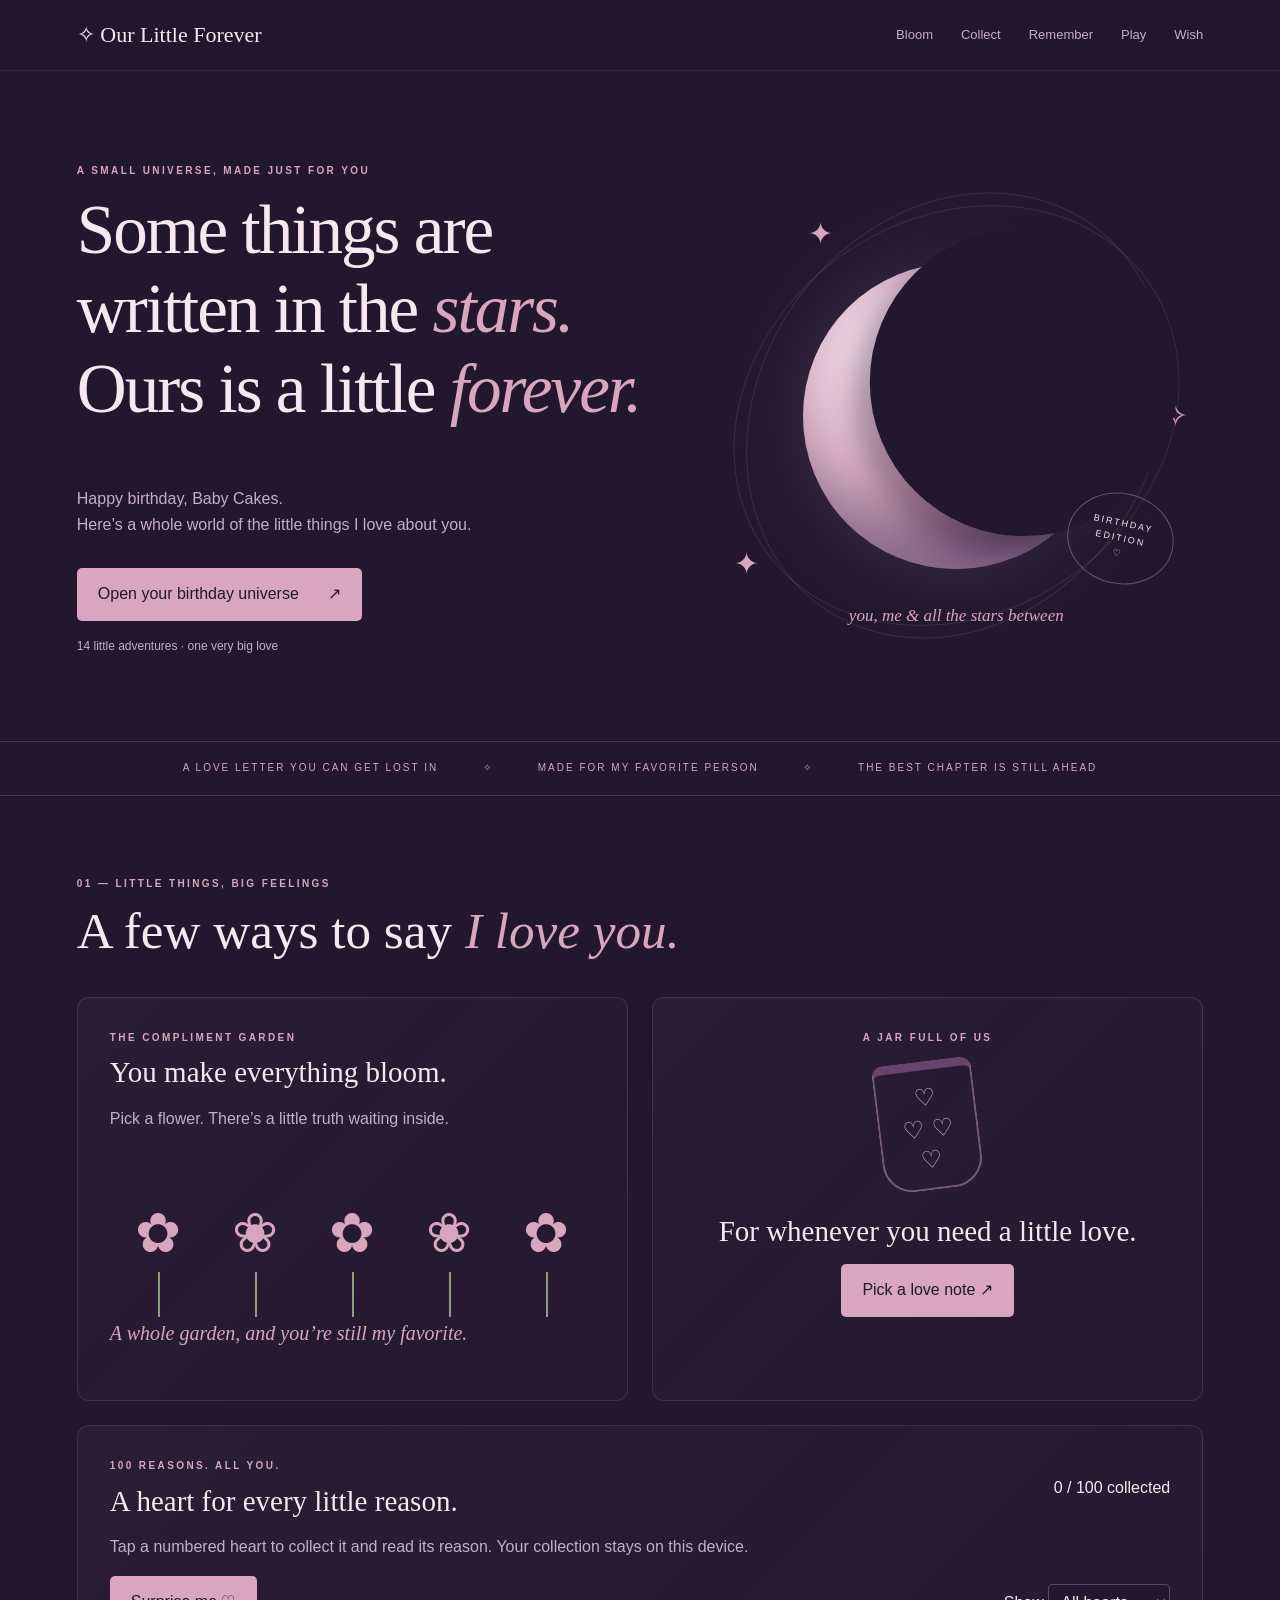
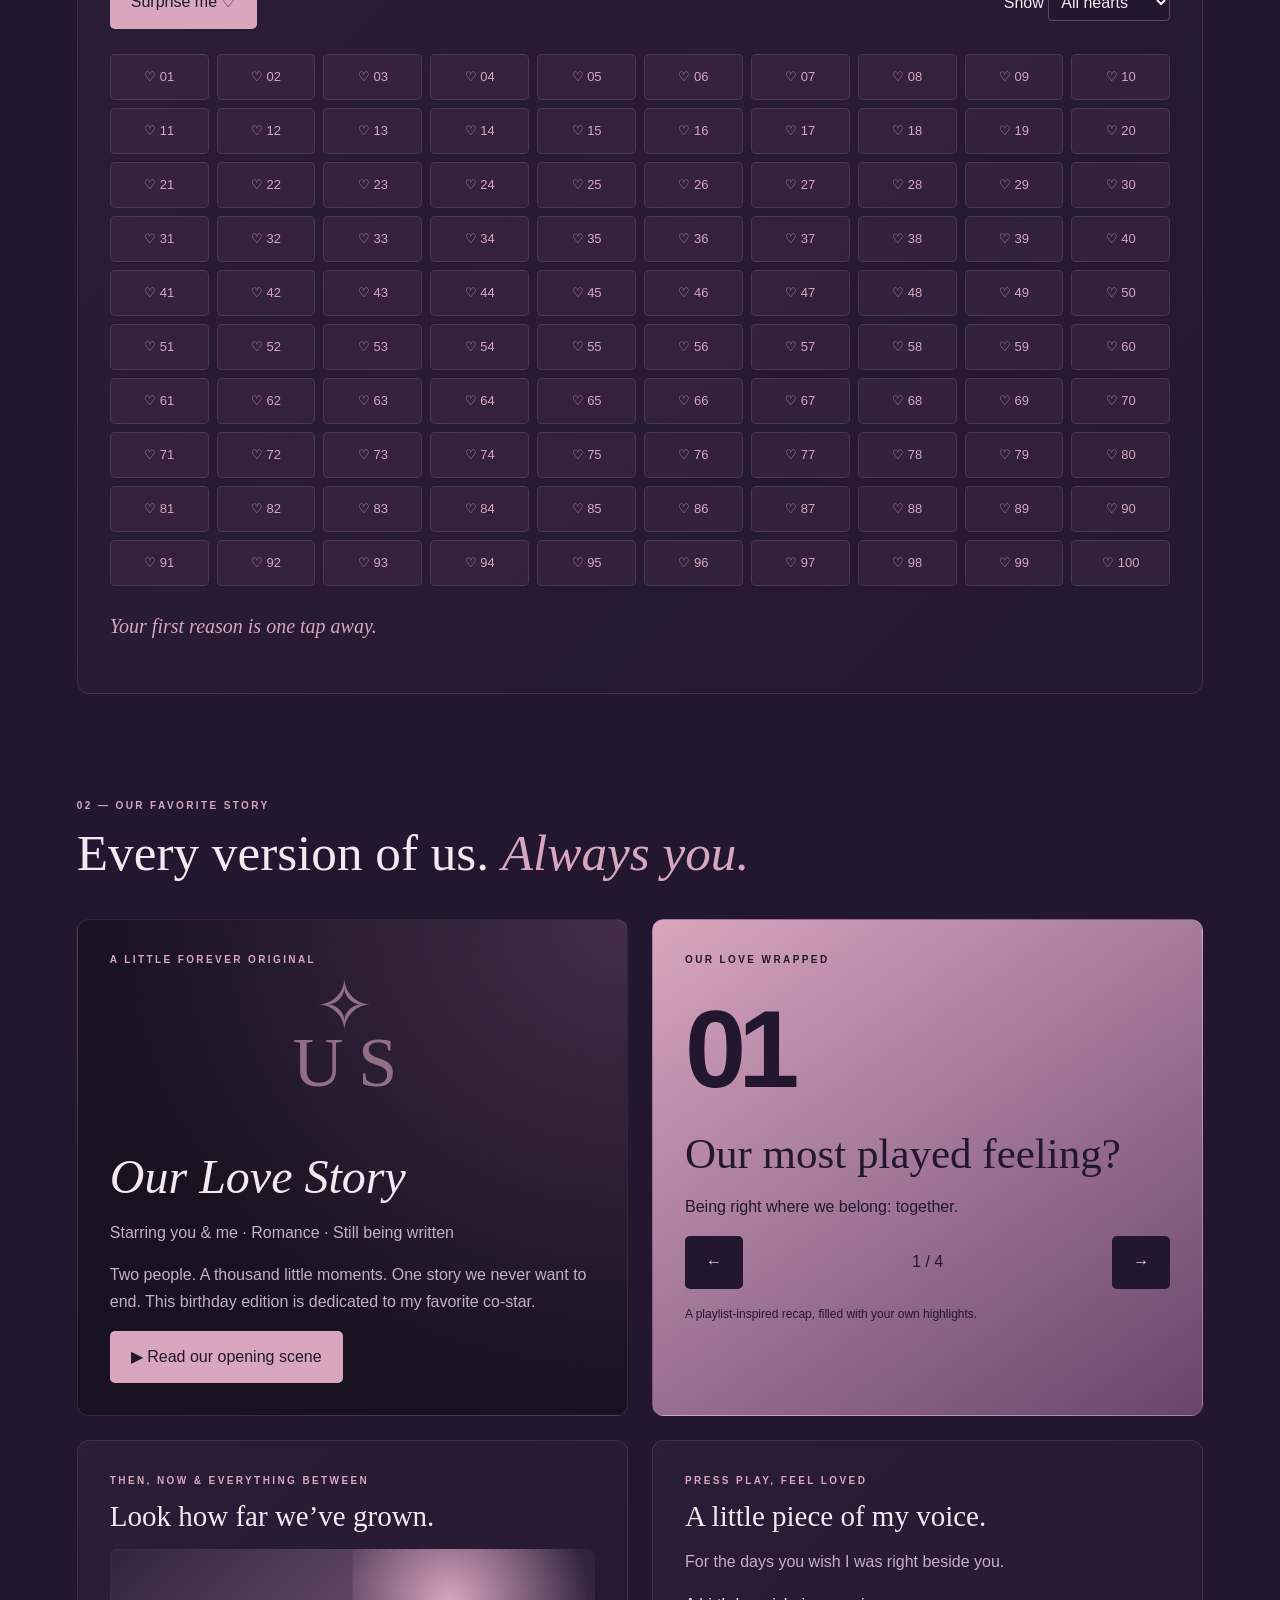
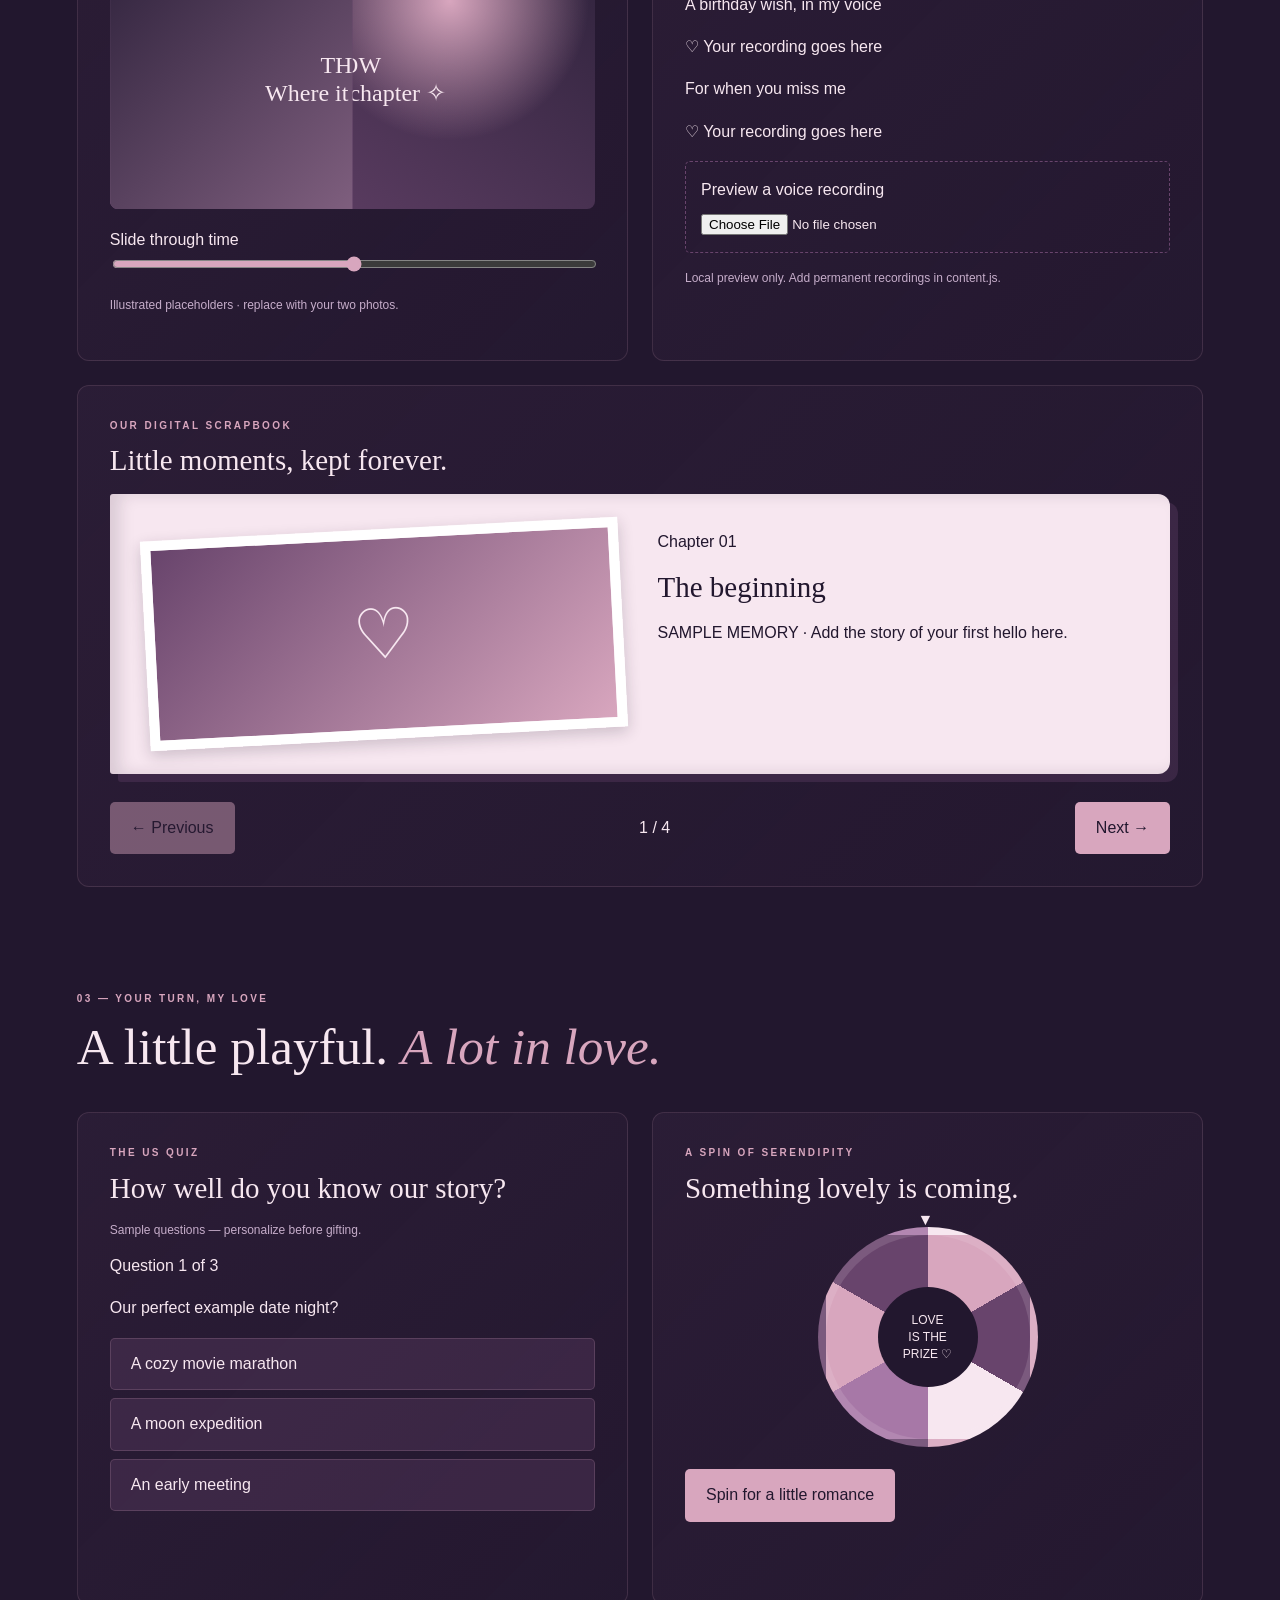
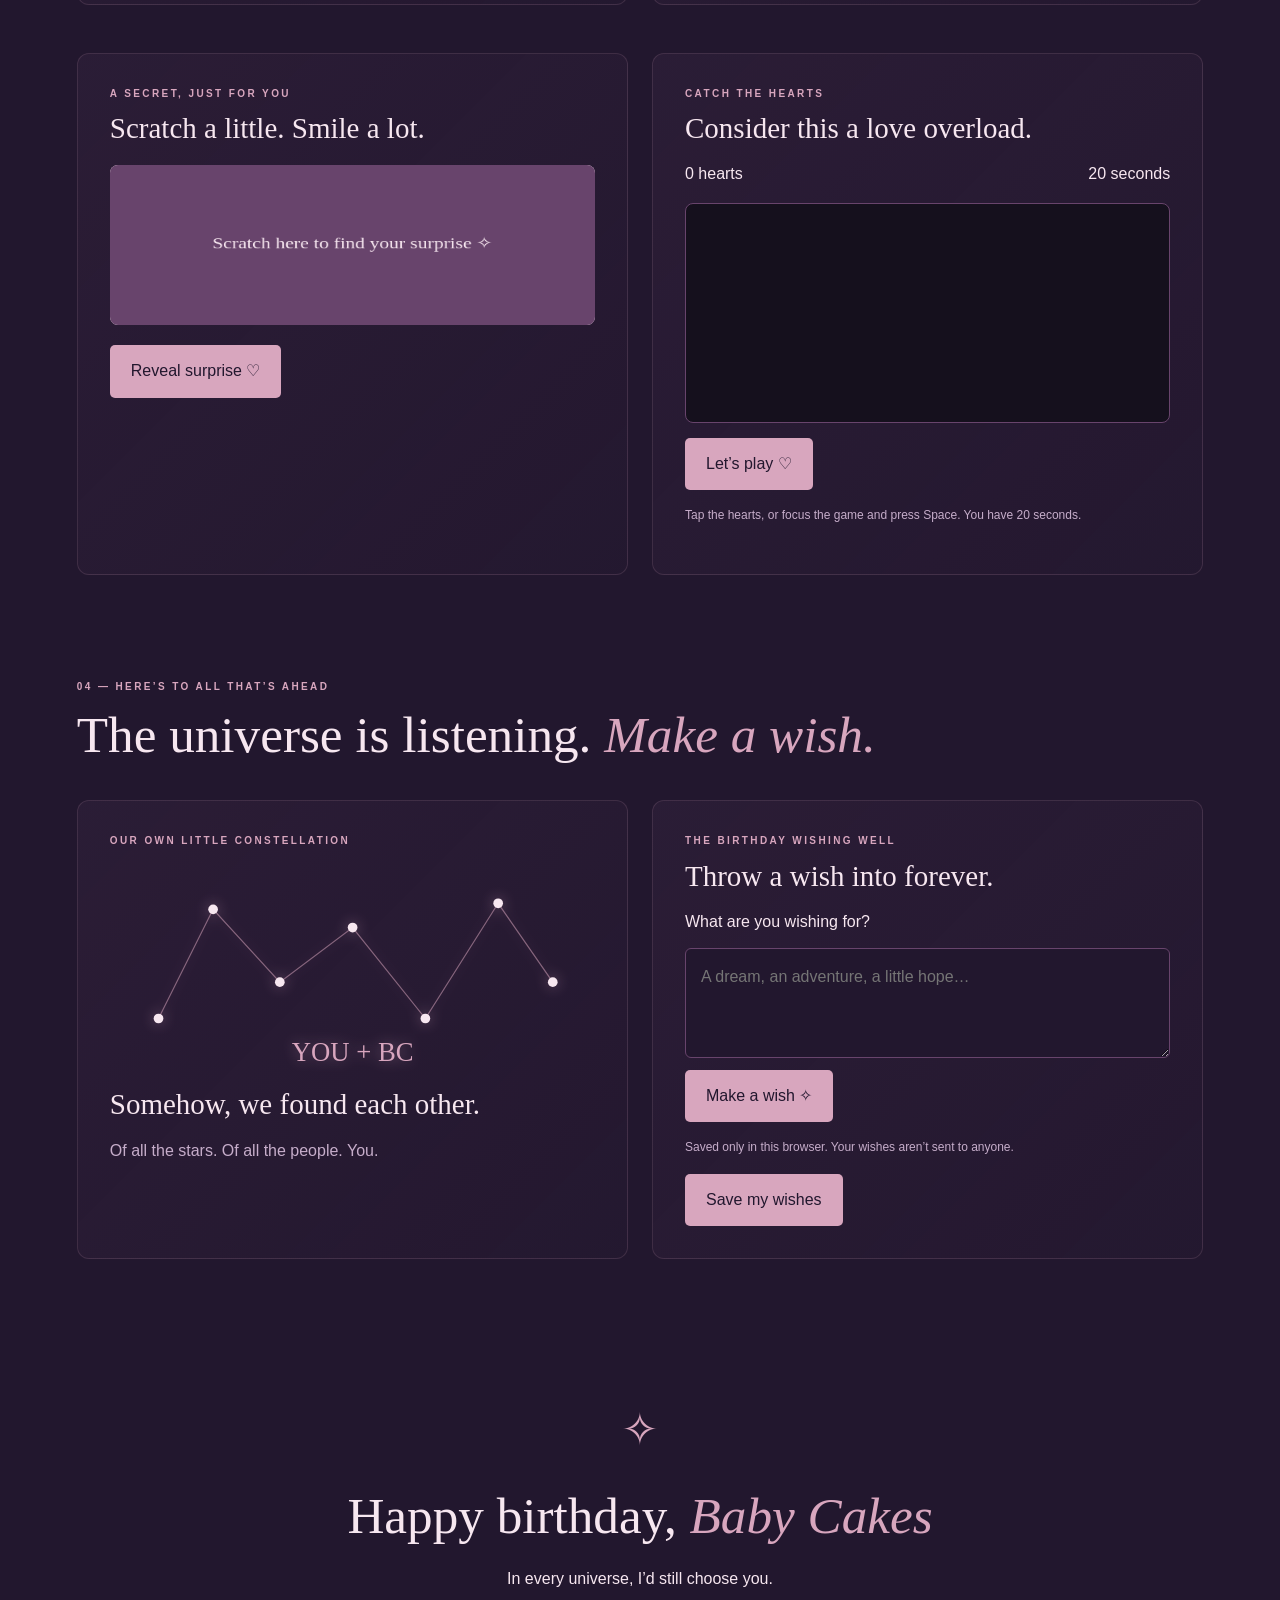
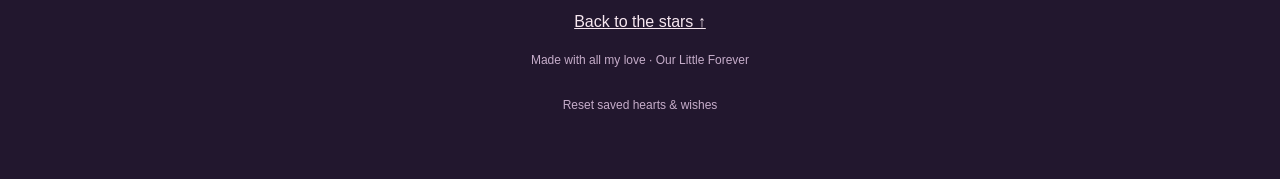
==== index.html @ be5fb0e9 "Add complete Our Little Forever birthday website" ====
<!doctype html><html lang="en"><head><meta charset="utf-8"><meta name="viewport" content="width=device-width,initial-scale=1"><meta name="theme-color" content="#22172E"><meta name="description" content="A birthday universe for Baby Cakes. Fourteen little ways to say I love you."><title>Our Little Forever · Baby Cakes</title><link rel="stylesheet" href="style.css"></head><body><a class="skip" href="#experiences">Skip to birthday experiences</a><header><a class="brand" href="#">✧ Our Little Forever</a><button id="menu" aria-expanded="false" aria-controls="nav">Explore ☰</button><nav id="nav"><a href="#garden">Bloom</a><a href="#reasons">Collect</a><a href="#story">Remember</a><a href="#games">Play</a><a href="#wishes">Wish</a></nav></header><main><section class="hero"><div class="hero-copy"><p class="eyebrow">A SMALL UNIVERSE, MADE JUST FOR YOU</p><h1>Some things are<br>written in the <em>stars.</em><br>Ours is a little <em>forever.</em></h1><p class="intro">Happy birthday, <span data-name>Baby Cakes</span>.<br>Here’s a whole world of the little things I love about you.</p><a class="button" href="#experiences">Open your birthday universe <span>↗</span></a><p class="tiny">14 little adventures · one very big love</p></div><div class="moon-art" aria-hidden="true"><div class="orbit o1"></div><div class="orbit o2"></div><span class="s s1">✦</span><span class="s s2">✧</span><span class="s s3">✦</span><div class="moon"></div><p>you, me & all the stars between</p><span class="seal">BIRTHDAY<br>EDITION<br>♡</span></div></section><div class="ribbon">A LOVE LETTER YOU CAN GET LOST IN <span>✧</span> MADE FOR MY FAVORITE PERSON <span>✧</span> THE BEST CHAPTER IS STILL AHEAD</div><section id="experiences" class="section"><p class="eyebrow">01 — LITTLE THINGS, BIG FEELINGS</p><h2>A few ways to say <em>I love you.</em></h2><div class="grid"><article id="garden" class="card wide"><p class="tag">THE COMPLIMENT GARDEN</p><h3>You make everything bloom.</h3><p>Pick a flower. There’s a little truth waiting inside.</p><div id="flowers" class="flowers"></div><p id="compliment" class="response" aria-live="polite">A whole garden, and you’re still my favorite.</p></article><article id="jar" class="card jar-card"><p class="tag">A JAR FULL OF US</p><div class="jar" aria-hidden="true">♡<br>♡ ♡<br>♡</div><h3>For whenever you need a little love.</h3><button id="note">Pick a love note ↗</button><p id="note-text" class="response" aria-live="polite"></p></article></div><article id="reasons" class="card"><div class="row"><div><p class="tag">100 REASONS. ALL YOU.</p><h3>A heart for every little reason.</h3></div><p id="collection">0 / 100 collected</p></div><p>Tap a numbered heart to collect it and read its reason. Your collection stays on this device.</p><div class="row"><button id="random-heart">Surprise me ♡</button><label>Show <select id="heart-filter"><option value="all">All hearts</option><option value="uncollected">Uncollected</option><option value="collected">Collected</option></select></label></div><div id="hearts" class="heart-grid"></div><p id="reason-text" class="response" aria-live="polite">Your first reason is one tap away.</p></article></section><section id="story" class="section"><p class="eyebrow">02 — OUR FAVORITE STORY</p><h2>Every version of us. <em>Always you.</em></h2><div class="grid"><article class="card cinema"><p class="tag">A LITTLE FOREVER ORIGINAL</p><div class="movie-art" aria-hidden="true">✧<br>US</div><h3 class="movie-title">Our Love Story</h3><p>Starring you & me · Romance · Still being written</p><p id="synopsis"></p><button id="trailer">▶ Read our opening scene</button><div id="scene" hidden></div></article><article class="card wrapped"><p class="tag">OUR LOVE WRAPPED</p><p class="wrapped-num" id="wrapped-number">01</p><h3 id="wrapped-title"></h3><p id="wrapped-copy"></p><div class="row"><button id="wrapped-prev" aria-label="Previous recap">←</button><span id="wrapped-progress"></span><button id="wrapped-next" aria-label="Next recap">→</button></div><p class="tiny">A playlist-inspired recap, filled with your own highlights.</p></article></div><div class="grid"><article class="card"><p class="tag">THEN, NOW & EVERYTHING BETWEEN</p><h3>Look how far we’ve grown.</h3><div class="comparison"><div id="after" class="photo"><span>NOW<br>Our next chapter ✧</span></div><div id="before" class="photo"><span>THEN<br>Where it began ♡</span></div></div><label class="slider-label">Slide through time <input id="compare" type="range" min="0" max="100" value="50" aria-label="Reveal before and after photos"></label><p class="tiny">Illustrated placeholders · replace with your two photos.</p></article><article class="card"><p class="tag">PRESS PLAY, FEEL LOVED</p><h3>A little piece of my voice.</h3><p>For the days you wish I was right beside you.</p><div id="voices"></div><label class="upload">Preview a voice recording<input id="audio-upload" type="file" accept="audio/*"></label><p class="tiny">Local preview only. Add permanent recordings in content.js.</p></article></div><article class="card scrapbook"><p class="tag">OUR DIGITAL SCRAPBOOK</p><h3>Little moments, kept forever.</h3><div id="book" class="book"></div><div class="row book-controls"><button id="book-prev">← Previous</button><span id="book-count"></span><button id="book-next">Next →</button></div></article></section><section id="games" class="section"><p class="eyebrow">03 — YOUR TURN, MY LOVE</p><h2>A little playful. <em>A lot in love.</em></h2><div class="grid"><article class="card"><p class="tag">THE US QUIZ</p><h3>How well do you know our story?</h3><p class="tiny">Sample questions — personalize before gifting.</p><div id="quiz"></div></article><article class="card"><p class="tag">A SPIN OF SERENDIPITY</p><h3>Something lovely is coming.</h3><div class="wheel-wrap"><span class="pointer">▼</span><div id="wheel" class="wheel"><span>LOVE<br>IS THE<br>PRIZE ♡</span></div></div><button id="spin">Spin for a little romance</button><p id="prize" class="response" aria-live="polite"></p></article><article class="card"><p class="tag">A SECRET, JUST FOR YOU</p><h3>Scratch a little. Smile a lot.</h3><div class="scratch"><div id="surprise"></div><canvas id="scratch" width="600" height="240" aria-label="Scratch to reveal a birthday surprise"></canvas></div><button id="reveal">Reveal surprise ♡</button></article><article class="card"><p class="tag">CATCH THE HEARTS</p><h3>Consider this a love overload.</h3><div class="row"><span id="game-score">0 hearts</span><span id="game-time">20 seconds</span></div><div id="arena" tabindex="0" aria-label="Heart catching game: tap hearts or press Space when a heart appears"></div><button id="start-game">Let’s play ♡</button><p class="tiny">Tap the hearts, or focus the game and press Space. You have 20 seconds.</p><p id="game-result" aria-live="polite"></p></article></div></section><section id="wishes" class="section"><p class="eyebrow">04 — HERE’S TO ALL THAT’S AHEAD</p><h2>The universe is listening. <em>Make a wish.</em></h2><div class="grid"><article class="card constellation"><p class="tag">OUR OWN LITTLE CONSTELLATION</p><svg viewBox="0 0 400 180" role="img" aria-label="A personalized constellation connecting your initials"><path d="M40 130L85 40L140 100L200 55L260 130L320 35L365 100"/><g id="stars"></g><text x="200" y="165" text-anchor="middle" id="initials"></text></svg><h3>Somehow, we found each other.</h3><p>Of all the stars. Of all the people. You.</p></article><article class="card"><p class="tag">THE BIRTHDAY WISHING WELL</p><h3>Throw a wish into forever.</h3><form id="wish-form"><label for="wish">What are you wishing for?</label><textarea id="wish" maxlength="500" required placeholder="A dream, an adventure, a little hope…"></textarea><button>Make a wish ✧</button></form><p class="tiny">Saved only in this browser. Your wishes aren’t sent to anyone.</p><ul id="wish-list"></ul><button id="export-wishes">Save my wishes</button></article></div></section><footer><span>✧</span><h2>Happy birthday, <em data-name>Baby Cakes.</em></h2><p>In every universe, I’d still choose you.</p><a href="#">Back to the stars ↑</a><p class="tiny">Made with all my love · Our Little Forever</p><button id="reset">Reset saved hearts & wishes</button></footer></main><div id="toast" role="status"></div><script src="content.js"></script><script src="app.js"></script></body></html>
---- style.css ----
:root{--night:#22172E;--plum:#68446C;--rose:#D8A6BE;--cream:#F7E7F0;--muted:#c6adca}*{box-sizing:border-box}html{scroll-behavior:smooth;scroll-padding-top:90px}body{margin:0;background:var(--night);color:var(--cream);font:16px/1.65 'Segoe UI',sans-serif}h1,h2,h3,p{margin-top:0}h1,h2,h3{font-family:Georgia,serif;font-weight:400;line-height:1.15}h1{font-size:clamp(42px,5.4vw,78px);letter-spacing:-2px}h2{font-size:clamp(34px,4vw,52px);margin-bottom:36px}h3{font-size:29px;margin-bottom:16px}em{font-weight:400;color:var(--rose)}a{color:inherit}button,.button,select{font:inherit}button,.button{background:var(--rose);color:var(--night);border:1px solid transparent;padding:12px 20px;border-radius:5px;cursor:pointer;text-decoration:none;display:inline-block;min-height:46px}button:hover,.button:hover{background:var(--cream)}button:disabled{opacity:.45;cursor:default}button:focus-visible,a:focus-visible,input:focus-visible,textarea:focus-visible,select:focus-visible{outline:3px solid var(--rose);outline-offset:4px}header{position:sticky;top:0;z-index:20;background:#22172ef2;backdrop-filter:blur(15px);border-bottom:1px solid #ffffff13;padding:22px 6%;display:flex;justify-content:space-between;align-items:center}.brand{font:22px Georgia;text-decoration:none}nav{display:flex;gap:28px}nav a{font-size:13px;text-decoration:none;color:var(--muted)}#menu{display:none}.hero{max-width:1400px;margin:auto;min-height:670px;padding:90px 6% 70px;display:grid;grid-template-columns:1.2fr 1fr;align-items:center;gap:40px}.eyebrow,.tag{font-size:10px;letter-spacing:2.4px;color:var(--rose);font-weight:600}.intro{color:var(--muted);max-width:420px;margin:25px 0 30px}.button span{margin-left:25px}.tiny{font-size:12px;color:var(--muted);margin-top:16px}.moon-art{position:relative;aspect-ratio:1;display:grid;place-items:center;background:radial-gradient(ellipse,#68446c55,transparent 65%)}.moon{width:62%;height:62%;border-radius:50%;box-shadow:inset 30px -15px 40px #fff3,inset -30px -30px 60px #68446c,0 0 70px #d8a6be15;background:radial-gradient(circle at 30% 30%,#f7e7f0,#d8a6be 40%,#68446c 90%);position:relative}.moon:after{content:'';position:absolute;inset:-1px;border-radius:50%;background:#22172e;transform:translate(22%,-11%);box-shadow:-15px 15px 25px #22172e55}.orbit{position:absolute;width:95%;height:80%;border:1px solid #d8a6be22;border-radius:50%;transform:rotate(-35deg)}.o2{transform:rotate(35deg);height:95%;width:80%}.s{position:absolute;color:var(--rose);font-size:30px}.s1{top:8%;left:20%}.s2{right:3%;top:45%}.s3{bottom:15%;left:5%}.moon-art p{position:absolute;bottom:4%;font:italic 17px Georgia;color:var(--rose)}.seal{position:absolute;bottom:16%;right:6%;border:1px solid #d8a6be66;border-radius:50%;padding:22px;text-align:center;font-size:9px;letter-spacing:2px;transform:rotate(12deg)}.ribbon{border-block:1px solid #d8a6be33;padding:18px;text-align:center;font-size:10px;letter-spacing:2px;color:var(--rose)}.ribbon span{margin:0 40px}.section{padding:80px 6% 0;max-width:1400px;margin:auto}.grid{display:grid;grid-template-columns:1fr 1fr;gap:24px}.card{border:1px solid #d8a6be26;background:linear-gradient(135deg,#68446c21,#68446c08);border-radius:12px;padding:32px;margin-bottom:24px;min-width:0;scroll-margin-top:100px}.card>p:not(.tag):not(.response){color:var(--muted)}.row{display:flex;align-items:center;justify-content:space-between;gap:16px;flex-wrap:wrap}.flowers{display:flex;justify-content:space-around;align-items:end;min-height:170px}.flowers button{background:transparent;color:var(--rose);font-size:55px;position:relative;padding:0 10px 38px;transition:transform .3s}.flowers button:after{content:'';position:absolute;width:2px;height:45px;bottom:0;left:50%;background:#8e9c84}.flowers button:hover{transform:translateY(-10px)}.response{color:var(--rose);font:italic 20px/1.5 Georgia;min-height:30px}.jar-card{text-align:center}.jar{border:2px solid #d8a6be77;border-top:9px solid var(--plum);border-radius:12px 12px 30px 30px;width:100px;margin:15px auto 25px;color:var(--rose);font-size:24px;line-height:1.3;transform:rotate(-7deg);padding:12px}.heart-grid{display:grid;grid-template-columns:repeat(10,1fr);gap:8px;margin:25px 0}.heart-grid button{background:#68446c33;border:1px solid #d8a6be26;color:var(--rose);padding:10px 2px;font-size:13px}.heart-grid button.collected{background:var(--rose);color:var(--night)}select{background:var(--night);color:var(--cream);padding:8px;border:1px solid var(--plum);border-radius:4px}.cinema{background:radial-gradient(ellipse at top right,#68446c88,transparent 70%),#18111f}.movie-art{height:170px;text-align:center;color:#d8a6be99;font:70px/.8 Georgia;letter-spacing:15px}.movie-title{font-size:48px;font-style:italic}.wrapped{background:linear-gradient(145deg,#d8a6be,#68446c);color:var(--night)}.wrapped .tag,.wrapped>p:not(.tag):not(.response){color:var(--night)}.wrapped h3{font-size:43px}.wrapped-num{font-size:110px;font-weight:800;line-height:1;letter-spacing:-8px;margin:25px 0}.wrapped button{background:var(--night);color:var(--cream)}.wrapped .tiny{color:var(--cream)}.comparison{height:260px;position:relative;border-radius:8px;overflow:hidden}.photo{position:absolute;inset:0;display:grid;place-items:center;text-align:center;background:radial-gradient(circle at 70% 20%,#d8a6be 0,transparent 35%),linear-gradient(35deg,#68446c,#30233d);background-size:cover;background-position:center;font:24px Georgia;color:var(--cream)}#before{clip-path:inset(0 50% 0 0);background-color:#68446c;background-image:linear-gradient(135deg,#30233d,#a47b9d)}.slider-label{display:block;margin-top:18px}input[type=range]{width:100%;accent-color:var(--rose)}audio{width:100%;margin:8px 0 20px}.upload{display:block;border:1px dashed var(--plum);padding:15px;border-radius:5px}.upload input{width:100%;margin-top:10px}.book{background:var(--cream);color:var(--night);min-height:280px;border-radius:3px 12px 12px 3px;box-shadow:inset 10px 0 15px #22172e22,8px 8px #68446c55;padding:35px;display:grid;grid-template-columns:1fr 1fr;gap:35px;transition:transform .25s,opacity .25s;transform-origin:left}.book.turn{transform:rotateY(-12deg);opacity:.3}.book-art{display:grid;place-items:center;min-height:190px;background:linear-gradient(135deg,#68446c,#d8a6be);color:var(--cream);font:70px Georgia;transform:rotate(-3deg);border:10px solid white;box-shadow:0 5px 15px #22172e33;background-size:cover;background-position:center}.book-controls{margin-top:28px}.wheel-wrap{position:relative;width:220px;margin:22px auto}.pointer{position:absolute;top:-20px;left:100px;z-index:1;color:var(--cream)}.wheel{aspect-ratio:1;border:8px solid #f7e7f022;border-radius:50%;display:grid;place-items:center;background:conic-gradient(#d8a6be 0 60deg,#68446c 60deg 120deg,#f7e7f0 120deg 180deg,#a778a7 180deg 240deg,#d8a6be 240deg 300deg,#68446c 300deg);transition:transform 3s cubic-bezier(.15,.8,.2,1)}.wheel span{background:var(--night);border-radius:50%;width:100px;height:100px;display:grid;place-items:center;text-align:center;font-size:12px;line-height:1.4}.scratch{position:relative;height:160px;background:var(--cream);color:var(--night);border-radius:8px;overflow:hidden;margin:20px 0}.scratch>div{position:absolute;inset:0;display:grid;place-items:center;text-align:center;padding:20px;font:24px Georgia}.scratch canvas{position:absolute;width:100%;height:100%;touch-action:none;cursor:crosshair}#arena{height:220px;position:relative;overflow:hidden;background:#15101d;border:1px solid #68446c;border-radius:8px;margin:15px 0}#arena button{position:absolute;background:transparent;color:var(--rose);font-size:32px;padding:0;width:48px;height:48px}#quiz button{display:block;width:100%;text-align:left;margin:8px 0;background:#68446c55;color:var(--cream);border-color:#d8a6be33}#quiz .correct{border-color:#bad4a9}textarea{width:100%;background:#22172e;color:var(--cream);border:1px solid var(--plum);padding:15px;min-height:110px;border-radius:6px;font:inherit;display:block;margin:12px 0}#wish-list{padding-left:20px;overflow-wrap:anywhere}#wish-list li{margin:12px 0}#wish-list button{padding:2px 10px;min-height:30px;margin-left:12px;background:transparent;color:var(--rose);border-color:var(--plum);font-size:12px}.constellation svg{width:100%;height:220px;filter:drop-shadow(0 0 7px #d8a6be77)}svg path{fill:none;stroke:#d8a6be88}svg circle{fill:var(--cream)}svg text{fill:var(--rose);font:22px Georgia}footer{text-align:center;padding:110px 20px 50px}footer>span{font-size:45px;color:var(--rose)}footer h2{margin:20px 0}footer #reset{background:transparent;color:var(--muted);font-size:12px;padding:5px}.skip{position:fixed;top:-80px;z-index:99;background:var(--cream);color:var(--night);padding:12px}.skip:focus{top:0}#toast{position:fixed;bottom:20px;left:50%;transform:translateX(-50%);max-width:90%;background:var(--cream);color:var(--night);padding:10px 20px;border-radius:6px;z-index:99;display:none}@media(max-width:700px){header{padding:16px 5%}.brand{font-size:18px}#menu{display:block;padding:7px 10px;font-size:12px;min-height:40px}nav{display:none;position:absolute;top:73px;left:0;right:0;padding:22px;background:var(--night);flex-wrap:wrap}nav.open{display:flex}.hero{padding:55px 6% 35px;grid-template-columns:1fr;gap:5px}.hero h1{font-size:45px;letter-spacing:-1.5px}.moon-art{max-width:360px;width:100%;margin:auto}.hero .tiny{margin-bottom:0}.ribbon{font-size:8px}.ribbon span{margin:0 8px}.section{padding-top:55px}.grid{grid-template-columns:1fr;gap:0}.card{padding:24px}.heart-grid{grid-template-columns:repeat(5,1fr)}.book{padding:25px;grid-template-columns:1fr;gap:20px}.book-art{min-height:160px}.book-controls button{padding:10px;font-size:13px}h2{margin-bottom:25px}footer{padding-top:70px}}@media(prefers-reduced-motion:reduce){html{scroll-behavior:auto}*,*:before,*:after{animation:none!important;transition:none!important}}
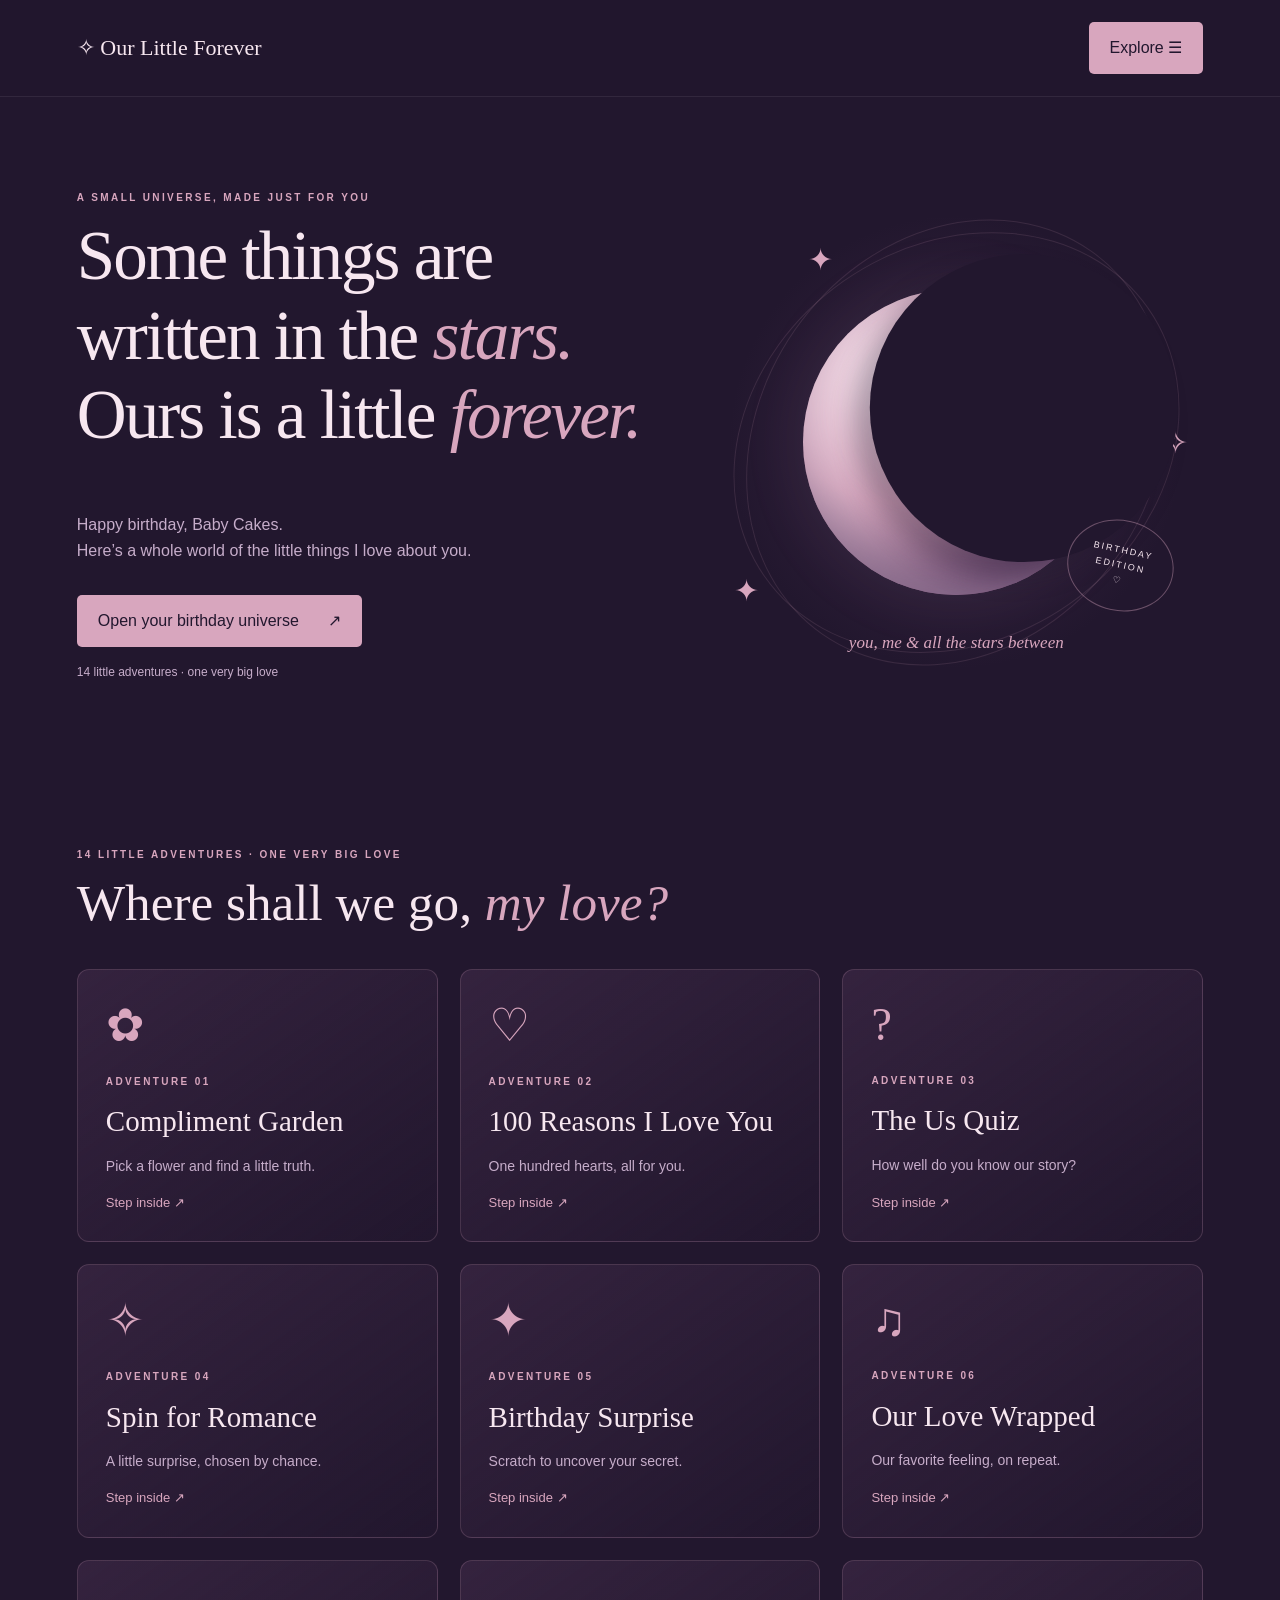
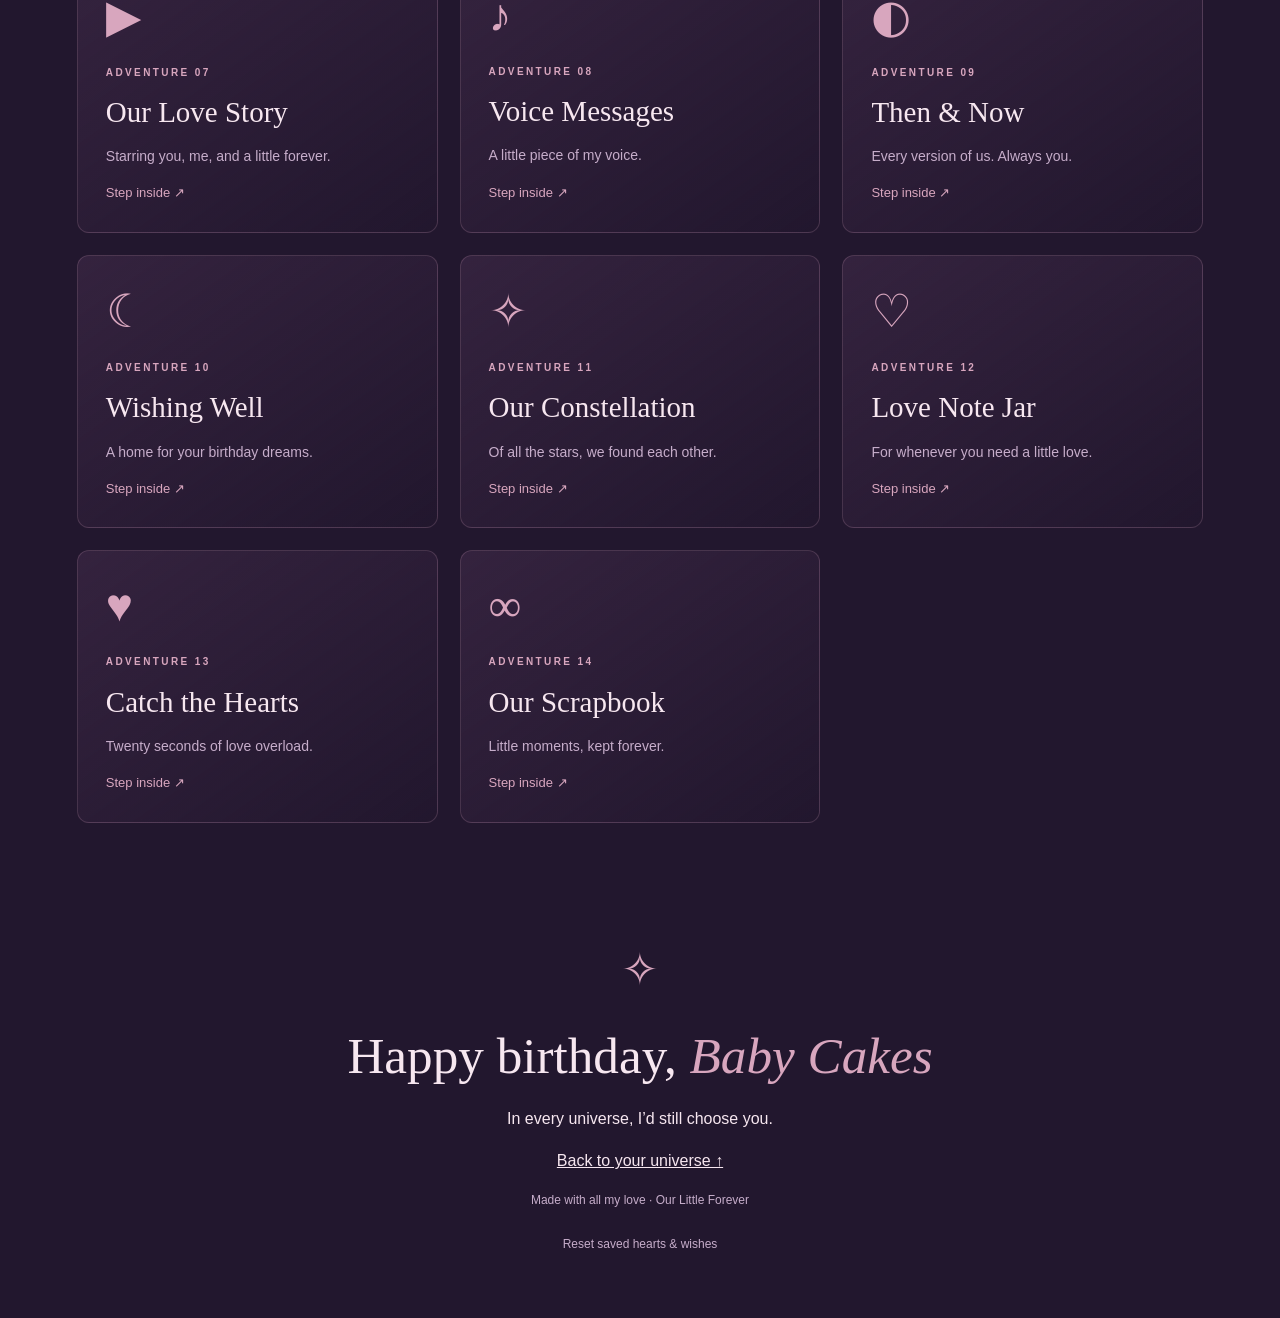
==== commit 3fb899c7: "Give all 14 birthday experiences separate pages and add adventure navigation" ====
--- a/index.html
+++ b/index.html
@@ -1 +1 @@
-<!doctype html><html lang="en"><head><meta charset="utf-8"><meta name="viewport" content="width=device-width,initial-scale=1"><meta name="theme-color" content="#22172E"><meta name="description" content="A birthday universe for Baby Cakes. Fourteen little ways to say I love you."><title>Our Little Forever · Baby Cakes</title><link rel="stylesheet" href="style.css"></head><body><a class="skip" href="#experiences">Skip to birthday experiences</a><header><a class="brand" href="#">✧ Our Little Forever</a><button id="menu" aria-expanded="false" aria-controls="nav">Explore ☰</button><nav id="nav"><a href="#garden">Bloom</a><a href="#reasons">Collect</a><a href="#story">Remember</a><a href="#games">Play</a><a href="#wishes">Wish</a></nav></header><main><section class="hero"><div class="hero-copy"><p class="eyebrow">A SMALL UNIVERSE, MADE JUST FOR YOU</p><h1>Some things are<br>written in the <em>stars.</em><br>Ours is a little <em>forever.</em></h1><p class="intro">Happy birthday, <span data-name>Baby Cakes</span>.<br>Here’s a whole world of the little things I love about you.</p><a class="button" href="#experiences">Open your birthday universe <span>↗</span></a><p class="tiny">14 little adventures · one very big love</p></div><div class="moon-art" aria-hidden="true"><div class="orbit o1"></div><div class="orbit o2"></div><span class="s s1">✦</span><span class="s s2">✧</span><span class="s s3">✦</span><div class="moon"></div><p>you, me & all the stars between</p><span class="seal">BIRTHDAY<br>EDITION<br>♡</span></div></section><div class="ribbon">A LOVE LETTER YOU CAN GET LOST IN <span>✧</span> MADE FOR MY FAVORITE PERSON <span>✧</span> THE BEST CHAPTER IS STILL AHEAD</div><section id="experiences" class="section"><p class="eyebrow">01 — LITTLE THINGS, BIG FEELINGS</p><h2>A few ways to say <em>I love you.</em></h2><div class="grid"><article id="garden" class="card wide"><p class="tag">THE COMPLIMENT GARDEN</p><h3>You make everything bloom.</h3><p>Pick a flower. There’s a little truth waiting inside.</p><div id="flowers" class="flowers"></div><p id="compliment" class="response" aria-live="polite">A whole garden, and you’re still my favorite.</p></article><article id="jar" class="card jar-card"><p class="tag">A JAR FULL OF US</p><div class="jar" aria-hidden="true">♡<br>♡ ♡<br>♡</div><h3>For whenever you need a little love.</h3><button id="note">Pick a love note ↗</button><p id="note-text" class="response" aria-live="polite"></p></article></div><article id="reasons" class="card"><div class="row"><div><p class="tag">100 REASONS. ALL YOU.</p><h3>A heart for every little reason.</h3></div><p id="collection">0 / 100 collected</p></div><p>Tap a numbered heart to collect it and read its reason. Your collection stays on this device.</p><div class="row"><button id="random-heart">Surprise me ♡</button><label>Show <select id="heart-filter"><option value="all">All hearts</option><option value="uncollected">Uncollected</option><option value="collected">Collected</option></select></label></div><div id="hearts" class="heart-grid"></div><p id="reason-text" class="response" aria-live="polite">Your first reason is one tap away.</p></article></section><section id="story" class="section"><p class="eyebrow">02 — OUR FAVORITE STORY</p><h2>Every version of us. <em>Always you.</em></h2><div class="grid"><article class="card cinema"><p class="tag">A LITTLE FOREVER ORIGINAL</p><div class="movie-art" aria-hidden="true">✧<br>US</div><h3 class="movie-title">Our Love Story</h3><p>Starring you & me · Romance · Still being written</p><p id="synopsis"></p><button id="trailer">▶ Read our opening scene</button><div id="scene" hidden></div></article><article class="card wrapped"><p class="tag">OUR LOVE WRAPPED</p><p class="wrapped-num" id="wrapped-number">01</p><h3 id="wrapped-title"></h3><p id="wrapped-copy"></p><div class="row"><button id="wrapped-prev" aria-label="Previous recap">←</button><span id="wrapped-progress"></span><button id="wrapped-next" aria-label="Next recap">→</button></div><p class="tiny">A playlist-inspired recap, filled with your own highlights.</p></article></div><div class="grid"><article class="card"><p class="tag">THEN, NOW & EVERYTHING BETWEEN</p><h3>Look how far we’ve grown.</h3><div class="comparison"><div id="after" class="photo"><span>NOW<br>Our next chapter ✧</span></div><div id="before" class="photo"><span>THEN<br>Where it began ♡</span></div></div><label class="slider-label">Slide through time <input id="compare" type="range" min="0" max="100" value="50" aria-label="Reveal before and after photos"></label><p class="tiny">Illustrated placeholders · replace with your two photos.</p></article><article class="card"><p class="tag">PRESS PLAY, FEEL LOVED</p><h3>A little piece of my voice.</h3><p>For the days you wish I was right beside you.</p><div id="voices"></div><label class="upload">Preview a voice recording<input id="audio-upload" type="file" accept="audio/*"></label><p class="tiny">Local preview only. Add permanent recordings in content.js.</p></article></div><article class="card scrapbook"><p class="tag">OUR DIGITAL SCRAPBOOK</p><h3>Little moments, kept forever.</h3><div id="book" class="book"></div><div class="row book-controls"><button id="book-prev">← Previous</button><span id="book-count"></span><button id="book-next">Next →</button></div></article></section><section id="games" class="section"><p class="eyebrow">03 — YOUR TURN, MY LOVE</p><h2>A little playful. <em>A lot in love.</em></h2><div class="grid"><article class="card"><p class="tag">THE US QUIZ</p><h3>How well do you know our story?</h3><p class="tiny">Sample questions — personalize before gifting.</p><div id="quiz"></div></article><article class="card"><p class="tag">A SPIN OF SERENDIPITY</p><h3>Something lovely is coming.</h3><div class="wheel-wrap"><span class="pointer">▼</span><div id="wheel" class="wheel"><span>LOVE<br>IS THE<br>PRIZE ♡</span></div></div><button id="spin">Spin for a little romance</button><p id="prize" class="response" aria-live="polite"></p></article><article class="card"><p class="tag">A SECRET, JUST FOR YOU</p><h3>Scratch a little. Smile a lot.</h3><div class="scratch"><div id="surprise"></div><canvas id="scratch" width="600" height="240" aria-label="Scratch to reveal a birthday surprise"></canvas></div><button id="reveal">Reveal surprise ♡</button></article><article class="card"><p class="tag">CATCH THE HEARTS</p><h3>Consider this a love overload.</h3><div class="row"><span id="game-score">0 hearts</span><span id="game-time">20 seconds</span></div><div id="arena" tabindex="0" aria-label="Heart catching game: tap hearts or press Space when a heart appears"></div><button id="start-game">Let’s play ♡</button><p class="tiny">Tap the hearts, or focus the game and press Space. You have 20 seconds.</p><p id="game-result" aria-live="polite"></p></article></div></section><section id="wishes" class="section"><p class="eyebrow">04 — HERE’S TO ALL THAT’S AHEAD</p><h2>The universe is listening. <em>Make a wish.</em></h2><div class="grid"><article class="card constellation"><p class="tag">OUR OWN LITTLE CONSTELLATION</p><svg viewBox="0 0 400 180" role="img" aria-label="A personalized constellation connecting your initials"><path d="M40 130L85 40L140 100L200 55L260 130L320 35L365 100"/><g id="stars"></g><text x="200" y="165" text-anchor="middle" id="initials"></text></svg><h3>Somehow, we found each other.</h3><p>Of all the stars. Of all the people. You.</p></article><article class="card"><p class="tag">THE BIRTHDAY WISHING WELL</p><h3>Throw a wish into forever.</h3><form id="wish-form"><label for="wish">What are you wishing for?</label><textarea id="wish" maxlength="500" required placeholder="A dream, an adventure, a little hope…"></textarea><button>Make a wish ✧</button></form><p class="tiny">Saved only in this browser. Your wishes aren’t sent to anyone.</p><ul id="wish-list"></ul><button id="export-wishes">Save my wishes</button></article></div></section><footer><span>✧</span><h2>Happy birthday, <em data-name>Baby Cakes.</em></h2><p>In every universe, I’d still choose you.</p><a href="#">Back to the stars ↑</a><p class="tiny">Made with all my love · Our Little Forever</p><button id="reset">Reset saved hearts & wishes</button></footer></main><div id="toast" role="status"></div><script src="content.js"></script><script src="app.js"></script></body></html>
+<!doctype html><html lang="en"><head><meta charset="utf-8"><meta name="viewport" content="width=device-width,initial-scale=1"><meta name="theme-color" content="#22172E"><meta name="description" content="A birthday universe for Baby Cakes. Fourteen little ways to say I love you."><title>Your Birthday Universe · Our Little Forever</title><link rel="stylesheet" href="style.css"></head><body><a class="skip" href="#main">Skip to content</a><header><a class="brand" href="index.html">✧ Our Little Forever</a><button id="menu" aria-expanded="false" aria-controls="nav">Explore ☰</button><nav id="nav"><a href="index.html">Home</a><a href="garden.html">Compliment Garden</a><a href="reasons.html">100 Reasons I Love You</a><a href="quiz.html">The Us Quiz</a><a href="wheel.html">Spin for Romance</a><a href="surprise.html">Birthday Surprise</a><a href="wrapped.html">Our Love Wrapped</a><a href="story.html">Our Love Story</a><a href="voice.html">Voice Messages</a><a href="photos.html">Then & Now</a><a href="wishes.html">Wishing Well</a><a href="constellation.html">Our Constellation</a><a href="notes.html">Love Note Jar</a><a href="catch-hearts.html">Catch the Hearts</a><a href="scrapbook.html">Our Scrapbook</a></nav></header><main id="main"><section class="hero"><div class="hero-copy"><p class="eyebrow">A SMALL UNIVERSE, MADE JUST FOR YOU</p><h1>Some things are<br>written in the <em>stars.</em><br>Ours is a little <em>forever.</em></h1><p class="intro">Happy birthday, <span data-name>Baby Cakes</span>.<br>Here’s a whole world of the little things I love about you.</p><a class="button" href="#experiences">Open your birthday universe <span>↗</span></a><p class="tiny">14 little adventures · one very big love</p></div><div class="moon-art" aria-hidden="true"><div class="orbit o1"></div><div class="orbit o2"></div><span class="s s1">✦</span><span class="s s2">✧</span><span class="s s3">✦</span><div class="moon"></div><p>you, me & all the stars between</p><span class="seal">BIRTHDAY<br>EDITION<br>♡</span></div></section><section id="experiences" class="section"><p class="eyebrow">14 LITTLE ADVENTURES · ONE VERY BIG LOVE</p><h2>Where shall we go, <em>my love?</em></h2><div class="destinations"><a class="destination" href="garden.html"><span class="destination-symbol" aria-hidden="true">✿</span><span class="tag">ADVENTURE 01</span><h3>Compliment Garden</h3><p>Pick a flower and find a little truth.</p><span class="destination-link">Step inside ↗</span></a><a class="destination" href="reasons.html"><span class="destination-symbol" aria-hidden="true">♡</span><span class="tag">ADVENTURE 02</span><h3>100 Reasons I Love You</h3><p>One hundred hearts, all for you.</p><span class="destination-link">Step inside ↗</span></a><a class="destination" href="quiz.html"><span class="destination-symbol" aria-hidden="true">?</span><span class="tag">ADVENTURE 03</span><h3>The Us Quiz</h3><p>How well do you know our story?</p><span class="destination-link">Step inside ↗</span></a><a class="destination" href="wheel.html"><span class="destination-symbol" aria-hidden="true">✧</span><span class="tag">ADVENTURE 04</span><h3>Spin for Romance</h3><p>A little surprise, chosen by chance.</p><span class="destination-link">Step inside ↗</span></a><a class="destination" href="surprise.html"><span class="destination-symbol" aria-hidden="true">✦</span><span class="tag">ADVENTURE 05</span><h3>Birthday Surprise</h3><p>Scratch to uncover your secret.</p><span class="destination-link">Step inside ↗</span></a><a class="destination" href="wrapped.html"><span class="destination-symbol" aria-hidden="true">♫</span><span class="tag">ADVENTURE 06</span><h3>Our Love Wrapped</h3><p>Our favorite feeling, on repeat.</p><span class="destination-link">Step inside ↗</span></a><a class="destination" href="story.html"><span class="destination-symbol" aria-hidden="true">▶</span><span class="tag">ADVENTURE 07</span><h3>Our Love Story</h3><p>Starring you, me, and a little forever.</p><span class="destination-link">Step inside ↗</span></a><a class="destination" href="voice.html"><span class="destination-symbol" aria-hidden="true">♪</span><span class="tag">ADVENTURE 08</span><h3>Voice Messages</h3><p>A little piece of my voice.</p><span class="destination-link">Step inside ↗</span></a><a class="destination" href="photos.html"><span class="destination-symbol" aria-hidden="true">◐</span><span class="tag">ADVENTURE 09</span><h3>Then & Now</h3><p>Every version of us. Always you.</p><span class="destination-link">Step inside ↗</span></a><a class="destination" href="wishes.html"><span class="destination-symbol" aria-hidden="true">☾</span><span class="tag">ADVENTURE 10</span><h3>Wishing Well</h3><p>A home for your birthday dreams.</p><span class="destination-link">Step inside ↗</span></a><a class="destination" href="constellation.html"><span class="destination-symbol" aria-hidden="true">✧</span><span class="tag">ADVENTURE 11</span><h3>Our Constellation</h3><p>Of all the stars, we found each other.</p><span class="destination-link">Step inside ↗</span></a><a class="destination" href="notes.html"><span class="destination-symbol" aria-hidden="true">♡</span><span class="tag">ADVENTURE 12</span><h3>Love Note Jar</h3><p>For whenever you need a little love.</p><span class="destination-link">Step inside ↗</span></a><a class="destination" href="catch-hearts.html"><span class="destination-symbol" aria-hidden="true">♥</span><span class="tag">ADVENTURE 13</span><h3>Catch the Hearts</h3><p>Twenty seconds of love overload.</p><span class="destination-link">Step inside ↗</span></a><a class="destination" href="scrapbook.html"><span class="destination-symbol" aria-hidden="true">∞</span><span class="tag">ADVENTURE 14</span><h3>Our Scrapbook</h3><p>Little moments, kept forever.</p><span class="destination-link">Step inside ↗</span></a></div></section><footer><span>✧</span><h2>Happy birthday, <em data-name>Baby Cakes.</em></h2><p>In every universe, I’d still choose you.</p><a href="index.html">Back to your universe ↑</a><p class="tiny">Made with all my love · Our Little Forever</p><button id="reset">Reset saved hearts & wishes</button></footer></main><div id="toast" role="status"></div><script src="content.js"></script><script src="app.js"></script></body></html>
--- a/style.css
+++ b/style.css
@@ -1 +1,4 @@
 :root{--night:#22172E;--plum:#68446C;--rose:#D8A6BE;--cream:#F7E7F0;--muted:#c6adca}*{box-sizing:border-box}html{scroll-behavior:smooth;scroll-padding-top:90px}body{margin:0;background:var(--night);color:var(--cream);font:16px/1.65 'Segoe UI',sans-serif}h1,h2,h3,p{margin-top:0}h1,h2,h3{font-family:Georgia,serif;font-weight:400;line-height:1.15}h1{font-size:clamp(42px,5.4vw,78px);letter-spacing:-2px}h2{font-size:clamp(34px,4vw,52px);margin-bottom:36px}h3{font-size:29px;margin-bottom:16px}em{font-weight:400;color:var(--rose)}a{color:inherit}button,.button,select{font:inherit}button,.button{background:var(--rose);color:var(--night);border:1px solid transparent;padding:12px 20px;border-radius:5px;cursor:pointer;text-decoration:none;display:inline-block;min-height:46px}button:hover,.button:hover{background:var(--cream)}button:disabled{opacity:.45;cursor:default}button:focus-visible,a:focus-visible,input:focus-visible,textarea:focus-visible,select:focus-visible{outline:3px solid var(--rose);outline-offset:4px}header{position:sticky;top:0;z-index:20;background:#22172ef2;backdrop-filter:blur(15px);border-bottom:1px solid #ffffff13;padding:22px 6%;display:flex;justify-content:space-between;align-items:center}.brand{font:22px Georgia;text-decoration:none}nav{display:flex;gap:28px}nav a{font-size:13px;text-decoration:none;color:var(--muted)}#menu{display:none}.hero{max-width:1400px;margin:auto;min-height:670px;padding:90px 6% 70px;display:grid;grid-template-columns:1.2fr 1fr;align-items:center;gap:40px}.eyebrow,.tag{font-size:10px;letter-spacing:2.4px;color:var(--rose);font-weight:600}.intro{color:var(--muted);max-width:420px;margin:25px 0 30px}.button span{margin-left:25px}.tiny{font-size:12px;color:var(--muted);margin-top:16px}.moon-art{position:relative;aspect-ratio:1;display:grid;place-items:center;background:radial-gradient(ellipse,#68446c55,transparent 65%)}.moon{width:62%;height:62%;border-radius:50%;box-shadow:inset 30px -15px 40px #fff3,inset -30px -30px 60px #68446c,0 0 70px #d8a6be15;background:radial-gradient(circle at 30% 30%,#f7e7f0,#d8a6be 40%,#68446c 90%);position:relative}.moon:after{content:'';position:absolute;inset:-1px;border-radius:50%;background:#22172e;transform:translate(22%,-11%);box-shadow:-15px 15px 25px #22172e55}.orbit{position:absolute;width:95%;height:80%;border:1px solid #d8a6be22;border-radius:50%;transform:rotate(-35deg)}.o2{transform:rotate(35deg);height:95%;width:80%}.s{position:absolute;color:var(--rose);font-size:30px}.s1{top:8%;left:20%}.s2{right:3%;top:45%}.s3{bottom:15%;left:5%}.moon-art p{position:absolute;bottom:4%;font:italic 17px Georgia;color:var(--rose)}.seal{position:absolute;bottom:16%;right:6%;border:1px solid #d8a6be66;border-radius:50%;padding:22px;text-align:center;font-size:9px;letter-spacing:2px;transform:rotate(12deg)}.ribbon{border-block:1px solid #d8a6be33;padding:18px;text-align:center;font-size:10px;letter-spacing:2px;color:var(--rose)}.ribbon span{margin:0 40px}.section{padding:80px 6% 0;max-width:1400px;margin:auto}.grid{display:grid;grid-template-columns:1fr 1fr;gap:24px}.card{border:1px solid #d8a6be26;background:linear-gradient(135deg,#68446c21,#68446c08);border-radius:12px;padding:32px;margin-bottom:24px;min-width:0;scroll-margin-top:100px}.card>p:not(.tag):not(.response){color:var(--muted)}.row{display:flex;align-items:center;justify-content:space-between;gap:16px;flex-wrap:wrap}.flowers{display:flex;justify-content:space-around;align-items:end;min-height:170px}.flowers button{background:transparent;color:var(--rose);font-size:55px;position:relative;padding:0 10px 38px;transition:transform .3s}.flowers button:after{content:'';position:absolute;width:2px;height:45px;bottom:0;left:50%;background:#8e9c84}.flowers button:hover{transform:translateY(-10px)}.response{color:var(--rose);font:italic 20px/1.5 Georgia;min-height:30px}.jar-card{text-align:center}.jar{border:2px solid #d8a6be77;border-top:9px solid var(--plum);border-radius:12px 12px 30px 30px;width:100px;margin:15px auto 25px;color:var(--rose);font-size:24px;line-height:1.3;transform:rotate(-7deg);padding:12px}.heart-grid{display:grid;grid-template-columns:repeat(10,1fr);gap:8px;margin:25px 0}.heart-grid button{background:#68446c33;border:1px solid #d8a6be26;color:var(--rose);padding:10px 2px;font-size:13px}.heart-grid button.collected{background:var(--rose);color:var(--night)}select{background:var(--night);color:var(--cream);padding:8px;border:1px solid var(--plum);border-radius:4px}.cinema{background:radial-gradient(ellipse at top right,#68446c88,transparent 70%),#18111f}.movie-art{height:170px;text-align:center;color:#d8a6be99;font:70px/.8 Georgia;letter-spacing:15px}.movie-title{font-size:48px;font-style:italic}.wrapped{background:linear-gradient(145deg,#d8a6be,#68446c);color:var(--night)}.wrapped .tag,.wrapped>p:not(.tag):not(.response){color:var(--night)}.wrapped h3{font-size:43px}.wrapped-num{font-size:110px;font-weight:800;line-height:1;letter-spacing:-8px;margin:25px 0}.wrapped button{background:var(--night);color:var(--cream)}.wrapped .tiny{color:var(--cream)}.comparison{height:260px;position:relative;border-radius:8px;overflow:hidden}.photo{position:absolute;inset:0;display:grid;place-items:center;text-align:center;background:radial-gradient(circle at 70% 20%,#d8a6be 0,transparent 35%),linear-gradient(35deg,#68446c,#30233d);background-size:cover;background-position:center;font:24px Georgia;color:var(--cream)}#before{clip-path:inset(0 50% 0 0);background-color:#68446c;background-image:linear-gradient(135deg,#30233d,#a47b9d)}.slider-label{display:block;margin-top:18px}input[type=range]{width:100%;accent-color:var(--rose)}audio{width:100%;margin:8px 0 20px}.upload{display:block;border:1px dashed var(--plum);padding:15px;border-radius:5px}.upload input{width:100%;margin-top:10px}.book{background:var(--cream);color:var(--night);min-height:280px;border-radius:3px 12px 12px 3px;box-shadow:inset 10px 0 15px #22172e22,8px 8px #68446c55;padding:35px;display:grid;grid-template-columns:1fr 1fr;gap:35px;transition:transform .25s,opacity .25s;transform-origin:left}.book.turn{transform:rotateY(-12deg);opacity:.3}.book-art{display:grid;place-items:center;min-height:190px;background:linear-gradient(135deg,#68446c,#d8a6be);color:var(--cream);font:70px Georgia;transform:rotate(-3deg);border:10px solid white;box-shadow:0 5px 15px #22172e33;background-size:cover;background-position:center}.book-controls{margin-top:28px}.wheel-wrap{position:relative;width:220px;margin:22px auto}.pointer{position:absolute;top:-20px;left:100px;z-index:1;color:var(--cream)}.wheel{aspect-ratio:1;border:8px solid #f7e7f022;border-radius:50%;display:grid;place-items:center;background:conic-gradient(#d8a6be 0 60deg,#68446c 60deg 120deg,#f7e7f0 120deg 180deg,#a778a7 180deg 240deg,#d8a6be 240deg 300deg,#68446c 300deg);transition:transform 3s cubic-bezier(.15,.8,.2,1)}.wheel span{background:var(--night);border-radius:50%;width:100px;height:100px;display:grid;place-items:center;text-align:center;font-size:12px;line-height:1.4}.scratch{position:relative;height:160px;background:var(--cream);color:var(--night);border-radius:8px;overflow:hidden;margin:20px 0}.scratch>div{position:absolute;inset:0;display:grid;place-items:center;text-align:center;padding:20px;font:24px Georgia}.scratch canvas{position:absolute;width:100%;height:100%;touch-action:none;cursor:crosshair}#arena{height:220px;position:relative;overflow:hidden;background:#15101d;border:1px solid #68446c;border-radius:8px;margin:15px 0}#arena button{position:absolute;background:transparent;color:var(--rose);font-size:32px;padding:0;width:48px;height:48px}#quiz button{display:block;width:100%;text-align:left;margin:8px 0;background:#68446c55;color:var(--cream);border-color:#d8a6be33}#quiz .correct{border-color:#bad4a9}textarea{width:100%;background:#22172e;color:var(--cream);border:1px solid var(--plum);padding:15px;min-height:110px;border-radius:6px;font:inherit;display:block;margin:12px 0}#wish-list{padding-left:20px;overflow-wrap:anywhere}#wish-list li{margin:12px 0}#wish-list button{padding:2px 10px;min-height:30px;margin-left:12px;background:transparent;color:var(--rose);border-color:var(--plum);font-size:12px}.constellation svg{width:100%;height:220px;filter:drop-shadow(0 0 7px #d8a6be77)}svg path{fill:none;stroke:#d8a6be88}svg circle{fill:var(--cream)}svg text{fill:var(--rose);font:22px Georgia}footer{text-align:center;padding:110px 20px 50px}footer>span{font-size:45px;color:var(--rose)}footer h2{margin:20px 0}footer #reset{background:transparent;color:var(--muted);font-size:12px;padding:5px}.skip{position:fixed;top:-80px;z-index:99;background:var(--cream);color:var(--night);padding:12px}.skip:focus{top:0}#toast{position:fixed;bottom:20px;left:50%;transform:translateX(-50%);max-width:90%;background:var(--cream);color:var(--night);padding:10px 20px;border-radius:6px;z-index:99;display:none}@media(max-width:700px){header{padding:16px 5%}.brand{font-size:18px}#menu{display:block;padding:7px 10px;font-size:12px;min-height:40px}nav{display:none;position:absolute;top:73px;left:0;right:0;padding:22px;background:var(--night);flex-wrap:wrap}nav.open{display:flex}.hero{padding:55px 6% 35px;grid-template-columns:1fr;gap:5px}.hero h1{font-size:45px;letter-spacing:-1.5px}.moon-art{max-width:360px;width:100%;margin:auto}.hero .tiny{margin-bottom:0}.ribbon{font-size:8px}.ribbon span{margin:0 8px}.section{padding-top:55px}.grid{grid-template-columns:1fr;gap:0}.card{padding:24px}.heart-grid{grid-template-columns:repeat(5,1fr)}.book{padding:25px;grid-template-columns:1fr;gap:20px}.book-art{min-height:160px}.book-controls button{padding:10px;font-size:13px}h2{margin-bottom:25px}footer{padding-top:70px}}@media(prefers-reduced-motion:reduce){html{scroll-behavior:auto}*,*:before,*:after{animation:none!important;transition:none!important}}
+
+/* Separate adventure pages */
+header{flex-wrap:wrap}#menu{display:block}#nav{display:none;flex-basis:100%;padding-top:20px;gap:8px;flex-wrap:wrap;max-height:65vh;overflow-y:auto}#nav.open{display:flex}#nav a{padding:9px 12px;border:1px solid #d8a6be26;border-radius:5px}#nav a[aria-current=page]{background:var(--rose);color:var(--night)}.destinations{display:grid;grid-template-columns:repeat(3,1fr);gap:22px}.destination{display:flex;flex-direction:column;border:1px solid #d8a6be33;border-radius:12px;background:linear-gradient(145deg,#68446c44,#22172e);padding:28px;text-decoration:none;transition:transform .2s,border-color .2s}.destination:hover{transform:translateY(-4px);border-color:var(--rose)}.destination-symbol{font:46px Georgia;color:var(--rose);margin-bottom:22px}.destination h3{margin-top:15px}.destination p{color:var(--muted);font-size:14px;flex:1}.destination-link{color:var(--rose);font-size:13px}.experience-page{max-width:1000px;min-height:65vh}.experience-page>h1{font-size:clamp(40px,6vw,66px);margin-bottom:18px}.experience-page>.card{margin-top:35px;padding:clamp(24px,4vw,48px)}.back-link{display:inline-block;color:var(--muted);margin-bottom:35px;text-decoration:none}.page-intro{color:var(--muted)}.page-turns{display:flex;justify-content:space-between;gap:20px;position:static;background:transparent;padding:24px 0}.page-turns a{color:var(--rose);font-size:14px;text-decoration:none;max-width:48%}.experience-page .comparison{height:400px}.experience-page #arena{height:330px}.experience-page .flowers{min-height:220px}.experience-page .cinema .movie-art{height:230px}.experience-page .wrapped{max-width:650px;margin-inline:auto}.experience-page .wheel-wrap{width:260px}.experience-page .pointer{left:120px}.experience-page .constellation svg{height:300px}@media(max-width:700px){#nav{position:static;padding:18px 0 0}#nav a{font-size:12px}.destinations{grid-template-columns:1fr 1fr;gap:12px}.destination{padding:20px}.destination h3{font-size:23px}.destination-symbol{font-size:36px}.experience-page .comparison{height:280px}.page-turns{display:flex}.experience-page{padding-top:35px}}@media(max-width:380px){.destinations{grid-template-columns:1fr}}
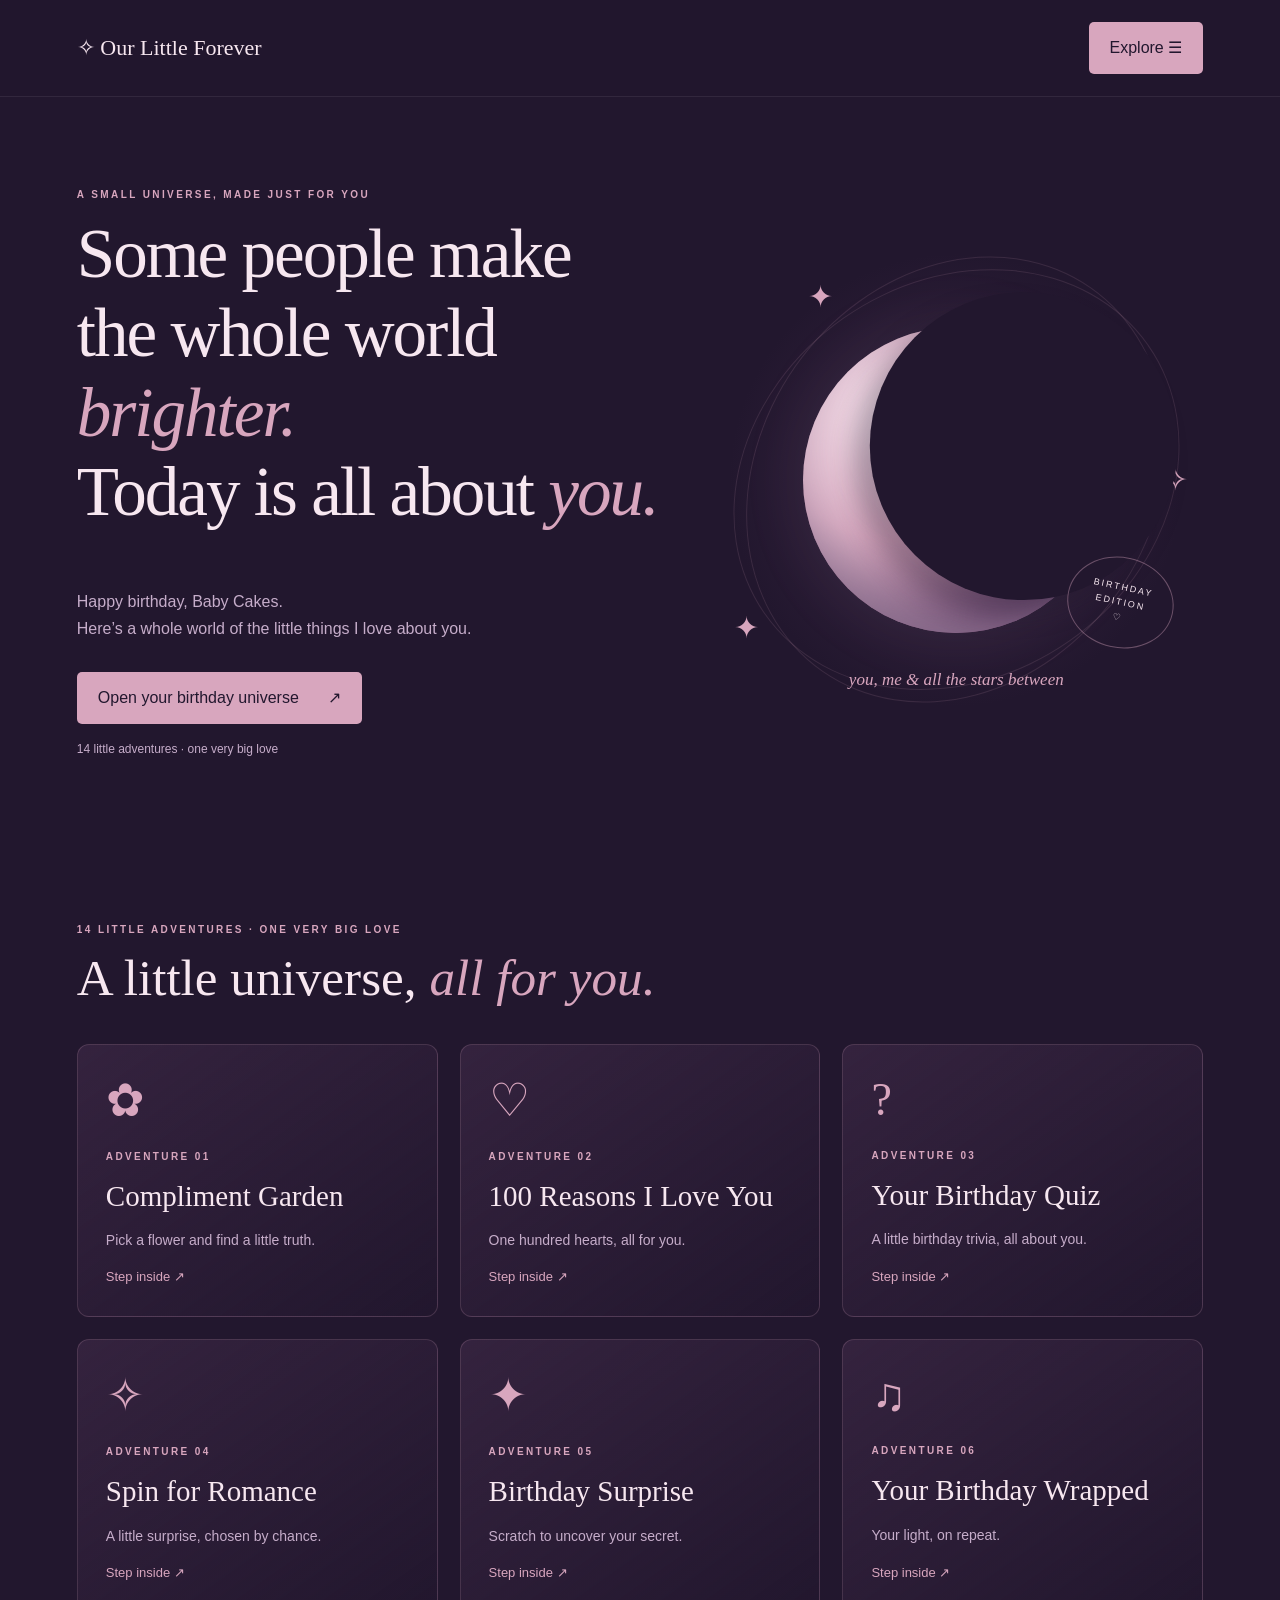
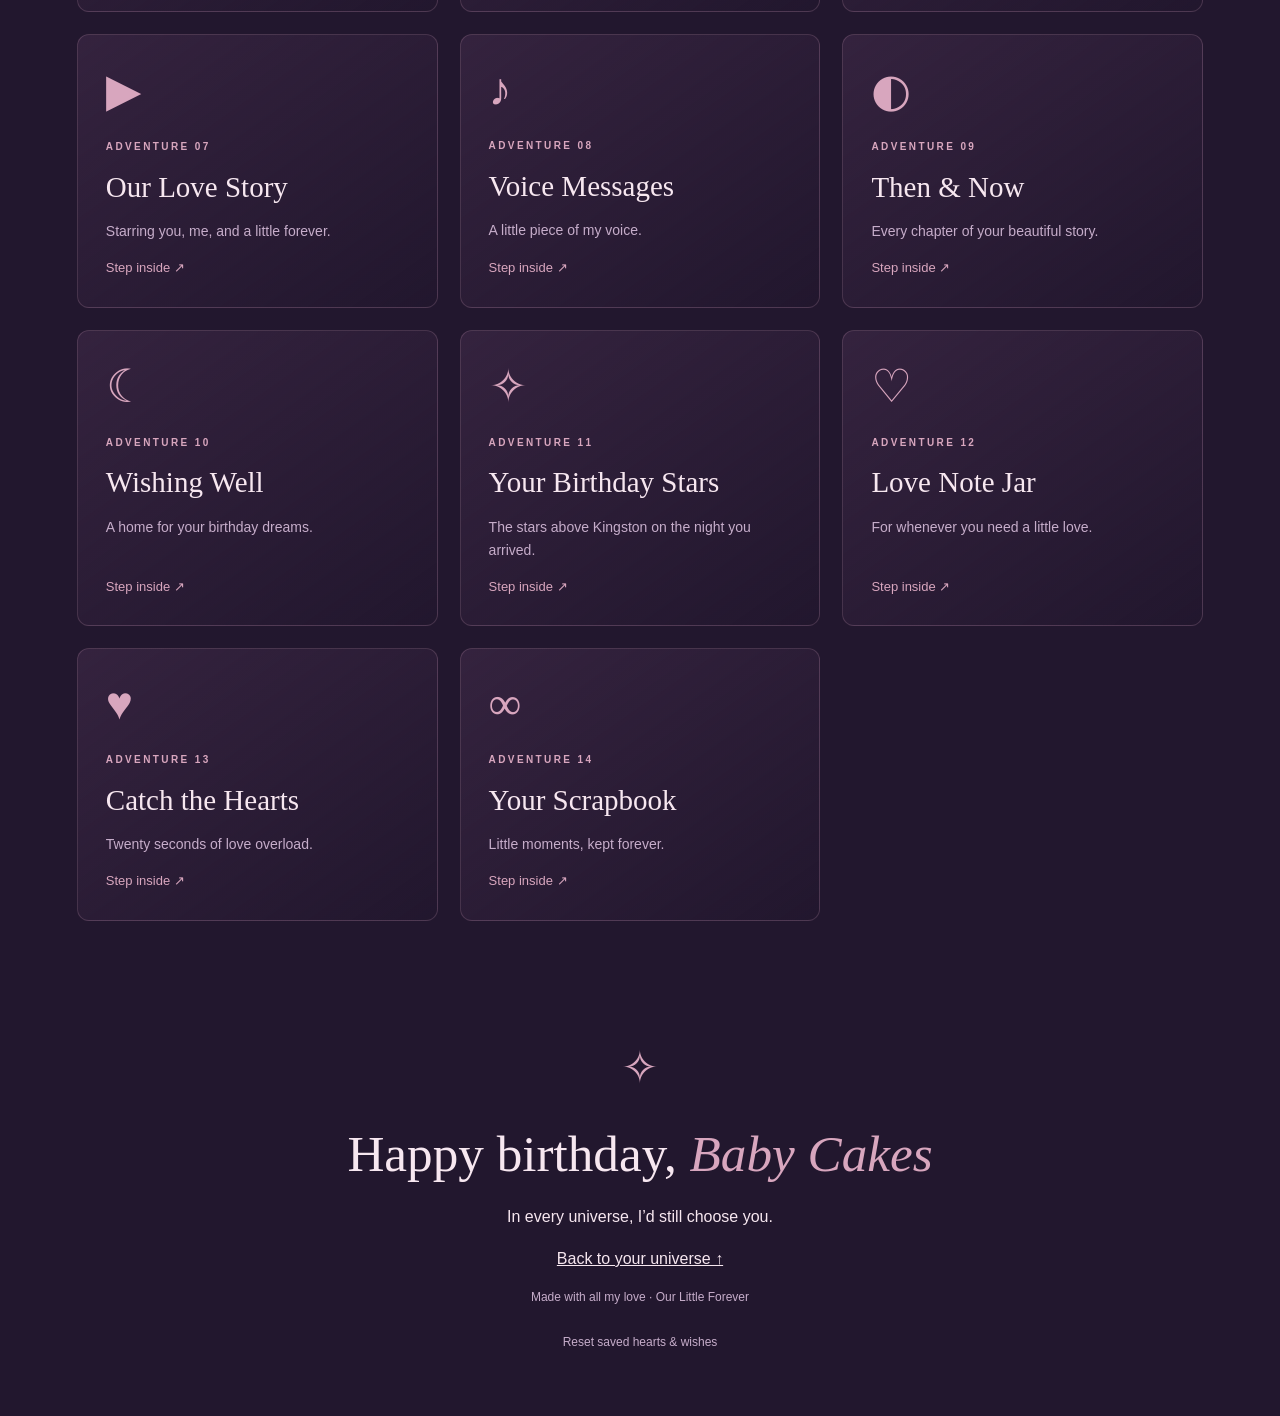
==== commit 2422210f: "Center birthday pages on her while preserving Our Love Story" ====
--- a/index.html
+++ b/index.html
@@ -1 +1 @@
-<!doctype html><html lang="en"><head><meta charset="utf-8"><meta name="viewport" content="width=device-width,initial-scale=1"><meta name="theme-color" content="#22172E"><meta name="description" content="A birthday universe for Baby Cakes. Fourteen little ways to say I love you."><title>Your Birthday Universe · Our Little Forever</title><link rel="stylesheet" href="style.css"></head><body><a class="skip" href="#main">Skip to content</a><header><a class="brand" href="index.html">✧ Our Little Forever</a><button id="menu" aria-expanded="false" aria-controls="nav">Explore ☰</button><nav id="nav"><a href="index.html">Home</a><a href="garden.html">Compliment Garden</a><a href="reasons.html">100 Reasons I Love You</a><a href="quiz.html">The Us Quiz</a><a href="wheel.html">Spin for Romance</a><a href="surprise.html">Birthday Surprise</a><a href="wrapped.html">Our Love Wrapped</a><a href="story.html">Our Love Story</a><a href="voice.html">Voice Messages</a><a href="photos.html">Then & Now</a><a href="wishes.html">Wishing Well</a><a href="constellation.html">Our Constellation</a><a href="notes.html">Love Note Jar</a><a href="catch-hearts.html">Catch the Hearts</a><a href="scrapbook.html">Our Scrapbook</a></nav></header><main id="main"><section class="hero"><div class="hero-copy"><p class="eyebrow">A SMALL UNIVERSE, MADE JUST FOR YOU</p><h1>Some things are<br>written in the <em>stars.</em><br>Ours is a little <em>forever.</em></h1><p class="intro">Happy birthday, <span data-name>Baby Cakes</span>.<br>Here’s a whole world of the little things I love about you.</p><a class="button" href="#experiences">Open your birthday universe <span>↗</span></a><p class="tiny">14 little adventures · one very big love</p></div><div class="moon-art" aria-hidden="true"><div class="orbit o1"></div><div class="orbit o2"></div><span class="s s1">✦</span><span class="s s2">✧</span><span class="s s3">✦</span><div class="moon"></div><p>you, me & all the stars between</p><span class="seal">BIRTHDAY<br>EDITION<br>♡</span></div></section><section id="experiences" class="section"><p class="eyebrow">14 LITTLE ADVENTURES · ONE VERY BIG LOVE</p><h2>Where shall we go, <em>my love?</em></h2><div class="destinations"><a class="destination" href="garden.html"><span class="destination-symbol" aria-hidden="true">✿</span><span class="tag">ADVENTURE 01</span><h3>Compliment Garden</h3><p>Pick a flower and find a little truth.</p><span class="destination-link">Step inside ↗</span></a><a class="destination" href="reasons.html"><span class="destination-symbol" aria-hidden="true">♡</span><span class="tag">ADVENTURE 02</span><h3>100 Reasons I Love You</h3><p>One hundred hearts, all for you.</p><span class="destination-link">Step inside ↗</span></a><a class="destination" href="quiz.html"><span class="destination-symbol" aria-hidden="true">?</span><span class="tag">ADVENTURE 03</span><h3>The Us Quiz</h3><p>How well do you know our story?</p><span class="destination-link">Step inside ↗</span></a><a class="destination" href="wheel.html"><span class="destination-symbol" aria-hidden="true">✧</span><span class="tag">ADVENTURE 04</span><h3>Spin for Romance</h3><p>A little surprise, chosen by chance.</p><span class="destination-link">Step inside ↗</span></a><a class="destination" href="surprise.html"><span class="destination-symbol" aria-hidden="true">✦</span><span class="tag">ADVENTURE 05</span><h3>Birthday Surprise</h3><p>Scratch to uncover your secret.</p><span class="destination-link">Step inside ↗</span></a><a class="destination" href="wrapped.html"><span class="destination-symbol" aria-hidden="true">♫</span><span class="tag">ADVENTURE 06</span><h3>Our Love Wrapped</h3><p>Our favorite feeling, on repeat.</p><span class="destination-link">Step inside ↗</span></a><a class="destination" href="story.html"><span class="destination-symbol" aria-hidden="true">▶</span><span class="tag">ADVENTURE 07</span><h3>Our Love Story</h3><p>Starring you, me, and a little forever.</p><span class="destination-link">Step inside ↗</span></a><a class="destination" href="voice.html"><span class="destination-symbol" aria-hidden="true">♪</span><span class="tag">ADVENTURE 08</span><h3>Voice Messages</h3><p>A little piece of my voice.</p><span class="destination-link">Step inside ↗</span></a><a class="destination" href="photos.html"><span class="destination-symbol" aria-hidden="true">◐</span><span class="tag">ADVENTURE 09</span><h3>Then & Now</h3><p>Every version of us. Always you.</p><span class="destination-link">Step inside ↗</span></a><a class="destination" href="wishes.html"><span class="destination-symbol" aria-hidden="true">☾</span><span class="tag">ADVENTURE 10</span><h3>Wishing Well</h3><p>A home for your birthday dreams.</p><span class="destination-link">Step inside ↗</span></a><a class="destination" href="constellation.html"><span class="destination-symbol" aria-hidden="true">✧</span><span class="tag">ADVENTURE 11</span><h3>Our Constellation</h3><p>Of all the stars, we found each other.</p><span class="destination-link">Step inside ↗</span></a><a class="destination" href="notes.html"><span class="destination-symbol" aria-hidden="true">♡</span><span class="tag">ADVENTURE 12</span><h3>Love Note Jar</h3><p>For whenever you need a little love.</p><span class="destination-link">Step inside ↗</span></a><a class="destination" href="catch-hearts.html"><span class="destination-symbol" aria-hidden="true">♥</span><span class="tag">ADVENTURE 13</span><h3>Catch the Hearts</h3><p>Twenty seconds of love overload.</p><span class="destination-link">Step inside ↗</span></a><a class="destination" href="scrapbook.html"><span class="destination-symbol" aria-hidden="true">∞</span><span class="tag">ADVENTURE 14</span><h3>Our Scrapbook</h3><p>Little moments, kept forever.</p><span class="destination-link">Step inside ↗</span></a></div></section><footer><span>✧</span><h2>Happy birthday, <em data-name>Baby Cakes.</em></h2><p>In every universe, I’d still choose you.</p><a href="index.html">Back to your universe ↑</a><p class="tiny">Made with all my love · Our Little Forever</p><button id="reset">Reset saved hearts & wishes</button></footer></main><div id="toast" role="status"></div><script src="content.js"></script><script src="app.js"></script></body></html>+<!doctype html><html lang="en"><head><meta charset="utf-8"><meta name="viewport" content="width=device-width,initial-scale=1"><meta name="theme-color" content="#22172E"><meta name="description" content="A birthday universe for Baby Cakes. Fourteen little ways to say I love you."><title>Your Birthday Universe · Our Little Forever</title><link rel="stylesheet" href="style.css"></head><body><a class="skip" href="#main">Skip to content</a><header><a class="brand" href="index.html">✧ Our Little Forever</a><button id="menu" aria-expanded="false" aria-controls="nav">Explore ☰</button><nav id="nav"><a href="index.html">Home</a><a href="garden.html">Compliment Garden</a><a href="reasons.html">100 Reasons I Love You</a><a href="quiz.html">Your Birthday Quiz</a><a href="wheel.html">Spin for Romance</a><a href="surprise.html">Birthday Surprise</a><a href="wrapped.html">Your Birthday Wrapped</a><a href="story.html">Our Love Story</a><a href="voice.html">Voice Messages</a><a href="photos.html">Then & Now</a><a href="wishes.html">Wishing Well</a><a href="constellation.html">Your Birthday Stars</a><a href="notes.html">Love Note Jar</a><a href="catch-hearts.html">Catch the Hearts</a><a href="scrapbook.html">Your Scrapbook</a></nav></header><main id="main"><section class="hero"><div class="hero-copy"><p class="eyebrow">A SMALL UNIVERSE, MADE JUST FOR YOU</p><h1>Some people make<br>the whole world <em>brighter.</em><br>Today is all about <em>you.</em></h1><p class="intro">Happy birthday, <span data-name>Baby Cakes</span>.<br>Here’s a whole world of the little things I love about you.</p><a class="button" href="#experiences">Open your birthday universe <span>↗</span></a><p class="tiny">14 little adventures · one very big love</p></div><div class="moon-art" aria-hidden="true"><div class="orbit o1"></div><div class="orbit o2"></div><span class="s s1">✦</span><span class="s s2">✧</span><span class="s s3">✦</span><div class="moon"></div><p>you, me & all the stars between</p><span class="seal">BIRTHDAY<br>EDITION<br>♡</span></div></section><section id="experiences" class="section"><p class="eyebrow">14 LITTLE ADVENTURES · ONE VERY BIG LOVE</p><h2>A little universe, <em>all for you.</em></h2><div class="destinations"><a class="destination" href="garden.html"><span class="destination-symbol" aria-hidden="true">✿</span><span class="tag">ADVENTURE 01</span><h3>Compliment Garden</h3><p>Pick a flower and find a little truth.</p><span class="destination-link">Step inside ↗</span></a><a class="destination" href="reasons.html"><span class="destination-symbol" aria-hidden="true">♡</span><span class="tag">ADVENTURE 02</span><h3>100 Reasons I Love You</h3><p>One hundred hearts, all for you.</p><span class="destination-link">Step inside ↗</span></a><a class="destination" href="quiz.html"><span class="destination-symbol" aria-hidden="true">?</span><span class="tag">ADVENTURE 03</span><h3>Your Birthday Quiz</h3><p>A little birthday trivia, all about you.</p><span class="destination-link">Step inside ↗</span></a><a class="destination" href="wheel.html"><span class="destination-symbol" aria-hidden="true">✧</span><span class="tag">ADVENTURE 04</span><h3>Spin for Romance</h3><p>A little surprise, chosen by chance.</p><span class="destination-link">Step inside ↗</span></a><a class="destination" href="surprise.html"><span class="destination-symbol" aria-hidden="true">✦</span><span class="tag">ADVENTURE 05</span><h3>Birthday Surprise</h3><p>Scratch to uncover your secret.</p><span class="destination-link">Step inside ↗</span></a><a class="destination" href="wrapped.html"><span class="destination-symbol" aria-hidden="true">♫</span><span class="tag">ADVENTURE 06</span><h3>Your Birthday Wrapped</h3><p>Your light, on repeat.</p><span class="destination-link">Step inside ↗</span></a><a class="destination" href="story.html"><span class="destination-symbol" aria-hidden="true">▶</span><span class="tag">ADVENTURE 07</span><h3>Our Love Story</h3><p>Starring you, me, and a little forever.</p><span class="destination-link">Step inside ↗</span></a><a class="destination" href="voice.html"><span class="destination-symbol" aria-hidden="true">♪</span><span class="tag">ADVENTURE 08</span><h3>Voice Messages</h3><p>A little piece of my voice.</p><span class="destination-link">Step inside ↗</span></a><a class="destination" href="photos.html"><span class="destination-symbol" aria-hidden="true">◐</span><span class="tag">ADVENTURE 09</span><h3>Then & Now</h3><p>Every chapter of your beautiful story.</p><span class="destination-link">Step inside ↗</span></a><a class="destination" href="wishes.html"><span class="destination-symbol" aria-hidden="true">☾</span><span class="tag">ADVENTURE 10</span><h3>Wishing Well</h3><p>A home for your birthday dreams.</p><span class="destination-link">Step inside ↗</span></a><a class="destination" href="constellation.html"><span class="destination-symbol" aria-hidden="true">✧</span><span class="tag">ADVENTURE 11</span><h3>Your Birthday Stars</h3><p>The stars above Kingston on the night you arrived.</p><span class="destination-link">Step inside ↗</span></a><a class="destination" href="notes.html"><span class="destination-symbol" aria-hidden="true">♡</span><span class="tag">ADVENTURE 12</span><h3>Love Note Jar</h3><p>For whenever you need a little love.</p><span class="destination-link">Step inside ↗</span></a><a class="destination" href="catch-hearts.html"><span class="destination-symbol" aria-hidden="true">♥</span><span class="tag">ADVENTURE 13</span><h3>Catch the Hearts</h3><p>Twenty seconds of love overload.</p><span class="destination-link">Step inside ↗</span></a><a class="destination" href="scrapbook.html"><span class="destination-symbol" aria-hidden="true">∞</span><span class="tag">ADVENTURE 14</span><h3>Your Scrapbook</h3><p>Little moments, kept forever.</p><span class="destination-link">Step inside ↗</span></a></div></section><footer><span>✧</span><h2>Happy birthday, <em data-name>Baby Cakes.</em></h2><p>In every universe, I’d still choose you.</p><a href="index.html">Back to your universe ↑</a><p class="tiny">Made with all my love · Our Little Forever</p><button id="reset">Reset saved hearts & wishes</button></footer></main><div id="toast" role="status"></div><script src="content.js?v=all-about-you-1"></script><script src="app.js?v=all-about-you-1"></script></body></html>
--- a/style.css
+++ b/style.css
@@ -2,3 +2,4 @@
 
 /* Separate adventure pages */
 header{flex-wrap:wrap}#menu{display:block}#nav{display:none;flex-basis:100%;padding-top:20px;gap:8px;flex-wrap:wrap;max-height:65vh;overflow-y:auto}#nav.open{display:flex}#nav a{padding:9px 12px;border:1px solid #d8a6be26;border-radius:5px}#nav a[aria-current=page]{background:var(--rose);color:var(--night)}.destinations{display:grid;grid-template-columns:repeat(3,1fr);gap:22px}.destination{display:flex;flex-direction:column;border:1px solid #d8a6be33;border-radius:12px;background:linear-gradient(145deg,#68446c44,#22172e);padding:28px;text-decoration:none;transition:transform .2s,border-color .2s}.destination:hover{transform:translateY(-4px);border-color:var(--rose)}.destination-symbol{font:46px Georgia;color:var(--rose);margin-bottom:22px}.destination h3{margin-top:15px}.destination p{color:var(--muted);font-size:14px;flex:1}.destination-link{color:var(--rose);font-size:13px}.experience-page{max-width:1000px;min-height:65vh}.experience-page>h1{font-size:clamp(40px,6vw,66px);margin-bottom:18px}.experience-page>.card{margin-top:35px;padding:clamp(24px,4vw,48px)}.back-link{display:inline-block;color:var(--muted);margin-bottom:35px;text-decoration:none}.page-intro{color:var(--muted)}.page-turns{display:flex;justify-content:space-between;gap:20px;position:static;background:transparent;padding:24px 0}.page-turns a{color:var(--rose);font-size:14px;text-decoration:none;max-width:48%}.experience-page .comparison{height:400px}.experience-page #arena{height:330px}.experience-page .flowers{min-height:220px}.experience-page .cinema .movie-art{height:230px}.experience-page .wrapped{max-width:650px;margin-inline:auto}.experience-page .wheel-wrap{width:260px}.experience-page .pointer{left:120px}.experience-page .constellation svg{height:300px}@media(max-width:700px){#nav{position:static;padding:18px 0 0}#nav a{font-size:12px}.destinations{grid-template-columns:1fr 1fr;gap:12px}.destination{padding:20px}.destination h3{font-size:23px}.destination-symbol{font-size:36px}.experience-page .comparison{height:280px}.page-turns{display:flex}.experience-page{padding-top:35px}}@media(max-width:380px){.destinations{grid-template-columns:1fr}}
+.birthday-stars canvas,.birth-sky canvas{display:block;width:100%;height:auto;border:1px solid #d8a6be33;border-radius:12px;margin:24px 0}.birth-sky input[type=range]{margin:20px 0 0}.birth-sky label{display:block}.sky-orientation{font-size:13px;color:var(--muted)}.sky-toggle{margin:20px 0}.sky-toggle input{accent-color:var(--rose)}details{border-top:1px solid #d8a6be33;padding-top:18px;margin-top:22px}summary{cursor:pointer;color:var(--rose)}details p{font-size:14px;color:var(--muted);margin-top:15px}details a{color:var(--rose)}
